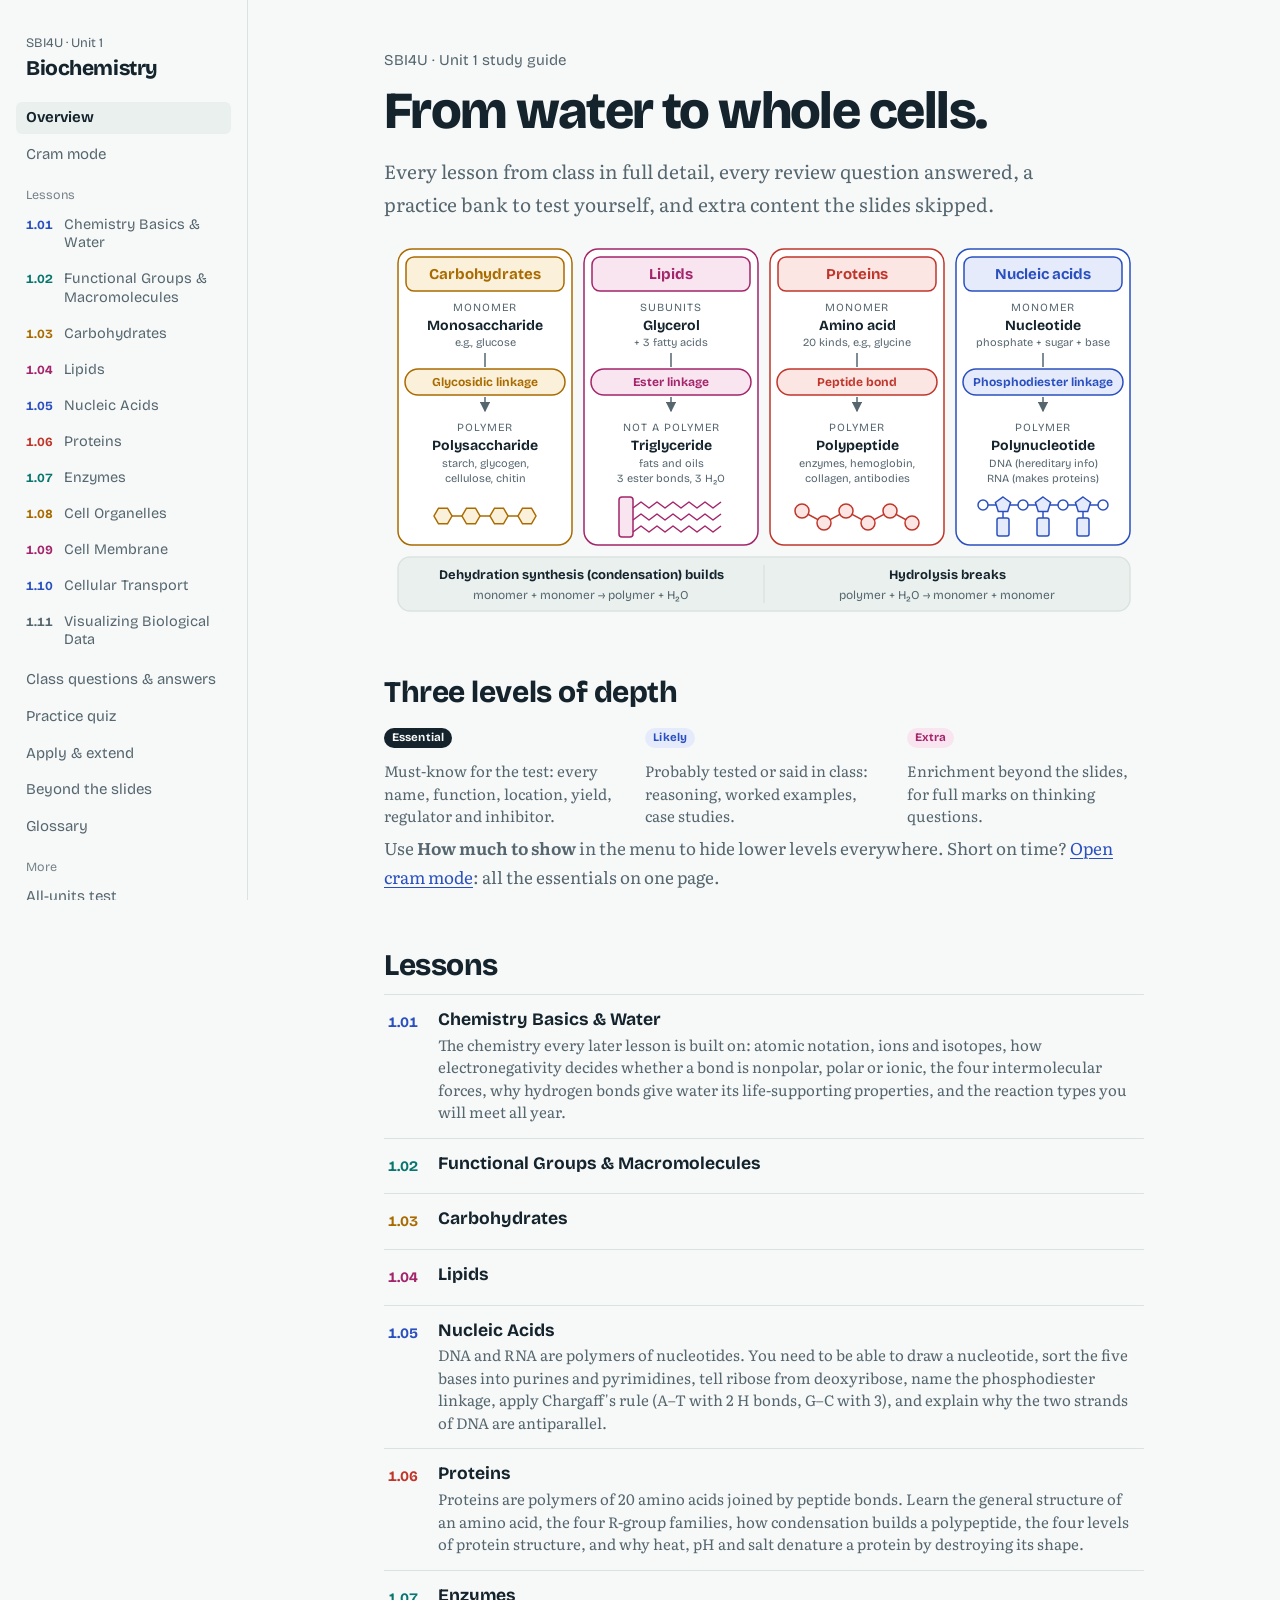
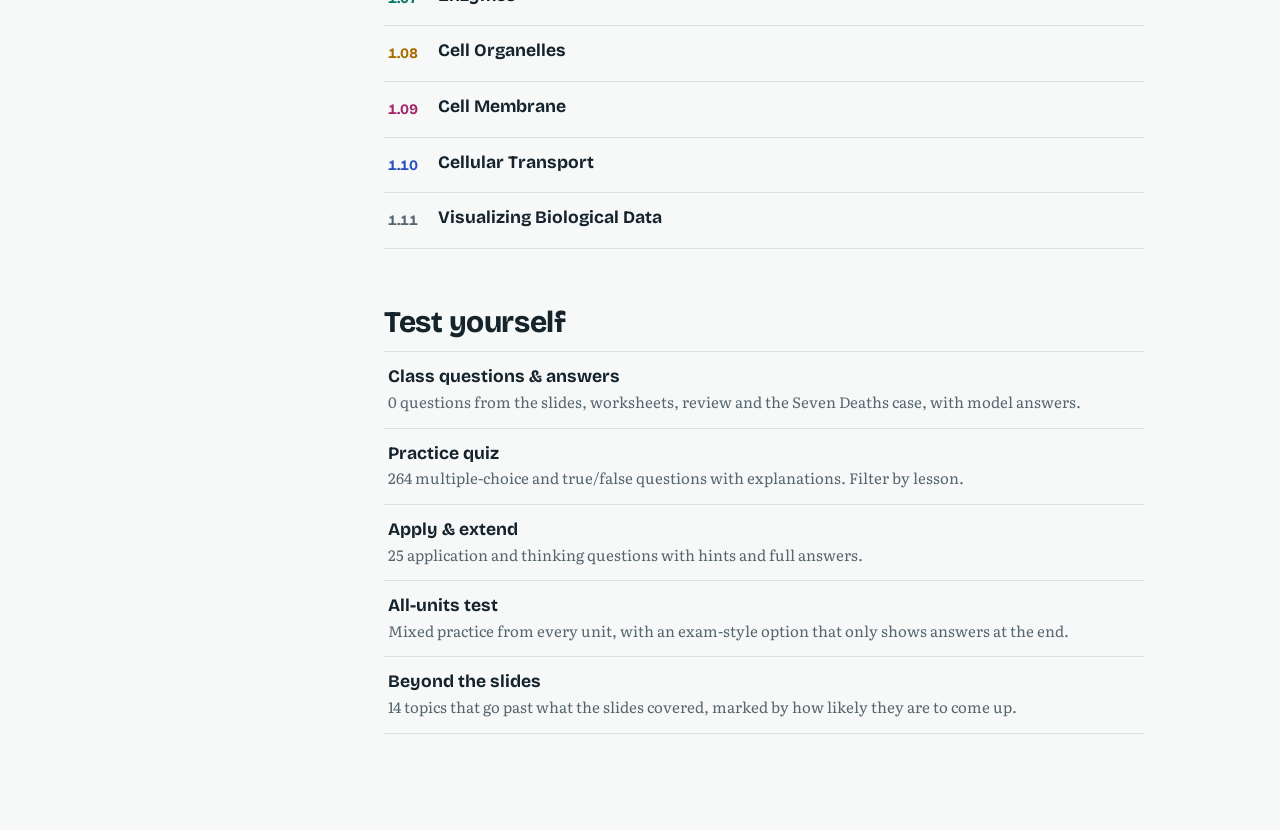
==== docs/biochem/index.html @ 1d183f2f "Unit 1 cram sheet and overview diagram" ====
<!doctype html>
<html lang="en">
<head>
<meta charset="utf-8">
<meta name="viewport" content="width=device-width, initial-scale=1">
<title>Biochemistry · SBI4U Unit 1</title>
<meta name="description" content="SBI4U Unit 1 study guide: in-depth lessons on biochemistry, macromolecules, enzymes, organelles, membranes and transport, every class question answered, a practice quiz bank and extra content.">
<meta name="color-scheme" content="light dark">
<link rel="preconnect" href="https://fonts.googleapis.com">
<link rel="preconnect" href="https://fonts.gstatic.com" crossorigin>
<link href="https://fonts.googleapis.com/css2?family=Bricolage+Grotesque:opsz,wght@12..96,400;12..96,500;12..96,600;12..96,700;12..96,800&family=Literata:ital,opsz,wght@0,7..72,400;0,7..72,500;0,7..72,600;1,7..72,400&display=swap" rel="stylesheet">
<link rel="stylesheet" href="../assets/style.css?v=1792110691">
<script>
  try { var t = localStorage.getItem('sbi4u-theme'); if (t) document.documentElement.setAttribute('data-theme', t); } catch (e) {}
</script>
</head>
<body>
<a class="skip" href="#main">Skip to content</a>

<header class="topbar">
  <button class="menu-btn" id="menuBtn" aria-controls="sidebar" aria-expanded="false">Menu</button>
  <a class="topbar-title" href="#/">Biochemistry</a>
  <button class="theme-btn" data-theme-toggle aria-label="Switch colour theme">Theme</button>
</header>

<div class="shell">
  <nav class="sidebar" id="sidebar" aria-label="Study guide">
    <a class="brand" href="#/">
      <span class="brand-course">SBI4U · Unit 1</span>
      <span class="brand-title">Biochemistry</span>
    </a>
    <ul class="nav">
      <li><a href="#/" data-route="home">Overview</a></li>
      <li><a href="#/cram" data-route="cram" class="cram-link">Cram mode</a></li>
      <li class="nav-group">
        <span class="nav-label">Lessons</span>
        <ul id="navLessons"></ul>
      </li>
      <li><a href="#/qa" data-route="qa">Class questions &amp; answers</a></li>
      <li><a href="#/quiz" data-route="quiz">Practice quiz</a></li>
      <li><a href="#/apply" data-route="apply">Apply &amp; extend</a></li>
      <li><a href="#/beyond" data-route="beyond">Beyond the slides</a></li>
      <li><a href="#/glossary" data-route="glossary">Glossary</a></li>
      <li class="nav-group"><span class="nav-label">More</span><ul>
        <li><a href="../test/">All-units test</a></li>
        <li><a href="../metabolism/">Unit 2: Metabolic Processes</a></li>
      </ul></li>
    </ul>
    <div class="depth-box">
      <span class="nav-label" id="depthLabel">How much to show</span>
      <div class="depth" role="group" aria-labelledby="depthLabel">
        <button data-depth="essential">Essential</button>
        <button data-depth="likely">+ Likely</button>
        <button data-depth="extra">Everything</button>
      </div>
      <p class="depth-hint" id="depthHint"></p>
    </div>
    <div class="sidebar-foot">
      <button class="theme-btn wide" data-theme-toggle>Switch theme</button>
      <a class="back-hub" href="../">All SBI4U units</a>
    </div>
  </nav>
  <div class="scrim" id="scrim" hidden></div>

  <main id="main" tabindex="-1">
    <div id="view"></div>
    <noscript><p class="noscript">This study guide needs JavaScript to show its lessons and quizzes.</p></noscript>
  </main>
</div>

<script>window.UNIT_KEY = 'biochem';</script>
<script src="data/unit.js?v=1792110691"></script>
<script src="data/lessons-a.js?v=1792110691"></script>
<script src="data/lessons-b.js?v=1792110691"></script>
<script src="data/lessons-c.js?v=1792110691"></script>
<script src="data/qa.js?v=1792110691"></script>
<script src="data/quiz.js?v=1792110691"></script>
<script src="data/quiz-applied.js?v=1792110691"></script>
<script src="data/extension.js?v=1792110691"></script>
<script src="data/extra.js?v=1792110691"></script>
<script src="data/glossary.js?v=1792110691"></script>
<script src="data/cram.js?v=1792110691"></script>
<script src="data/visuals.js?v=1792110691"></script>
<script src="../assets/app.js?v=1792110691"></script>
</body>
</html>
---- docs/assets/style.css ----
:root {
  --bg: #f7f9f8;
  --surface: #ffffff;
  --surface-2: #eaf0ee;
  --ink: #14232c;
  --ink-2: #56666f;
  --line: #dbe3e0;
  --glyco: #a96b00;  --glyco-soft: #fbf0d9;
  --link: #08766f;   --link-soft: #dcf1ee;
  --krebs: #a3256b;  --krebs-soft: #f9e5f0;
  --etc: #2a50bf;    --etc-soft: #e5ebfb;
  --proton: #c0362b; --proton-soft: #fbe6e3;
  --good: #1f7a45;   --good-soft: #e0f3e7;
  --bad: #b3261e;    --bad-soft: #fbe5e2;
  --accent: var(--etc); --accent-soft: var(--etc-soft);
  --display: "Bricolage Grotesque", system-ui, sans-serif;
  --body: "Literata", Georgia, serif;
  --r: 10px;
  --sidebar: 248px;
  color-scheme: light;
}
@media (prefers-color-scheme: dark) {
  :root:not([data-theme="light"]) {
    --bg: #0f1820; --surface: #16222d; --surface-2: #1c2a37; --ink: #e3e9ee; --ink-2: #9aaab6; --line: #253543;
    --glyco: #f2b24a; --glyco-soft: #33280f; --link: #4fcfc3; --link-soft: #0f312e;
    --krebs: #ee76ae; --krebs-soft: #381a2a; --etc: #8aa6ff; --etc-soft: #1a274d;
    --proton: #ff8476; --proton-soft: #3d1b18; --good: #5fd08f; --good-soft: #13301f; --bad: #ff8a80; --bad-soft: #3d1a17;
    color-scheme: dark;
  }
}
:root[data-theme="dark"] {
  --bg: #0f1820; --surface: #16222d; --surface-2: #1c2a37; --ink: #e3e9ee; --ink-2: #9aaab6; --line: #253543;
  --glyco: #f2b24a; --glyco-soft: #33280f; --link: #4fcfc3; --link-soft: #0f312e;
  --krebs: #ee76ae; --krebs-soft: #381a2a; --etc: #8aa6ff; --etc-soft: #1a274d;
  --proton: #ff8476; --proton-soft: #3d1b18; --good: #5fd08f; --good-soft: #13301f; --bad: #ff8a80; --bad-soft: #3d1a17;
  color-scheme: dark;
}

[data-stage="intro"] { --accent: var(--ink-2); --accent-soft: var(--surface-2); }
[data-stage="glyco"] { --accent: var(--glyco); --accent-soft: var(--glyco-soft); }
[data-stage="link"]  { --accent: var(--link);  --accent-soft: var(--link-soft); }
[data-stage="krebs"] { --accent: var(--krebs); --accent-soft: var(--krebs-soft); }
[data-stage="etc"]   { --accent: var(--etc);   --accent-soft: var(--etc-soft); }
[data-stage="reg"]   { --accent: var(--proton); --accent-soft: var(--proton-soft); }
[data-stage="cat"]   { --accent: var(--link);  --accent-soft: var(--link-soft); }
[data-stage="ferm"]  { --accent: var(--glyco); --accent-soft: var(--glyco-soft); }

* { box-sizing: border-box; }
html { -webkit-text-size-adjust: 100%; scroll-padding-top: 72px; }
body { margin: 0; background: var(--bg); color: var(--ink); font-family: var(--body); font-size: 17px; line-height: 1.7; }
a { color: var(--accent); text-underline-offset: 3px; text-decoration-thickness: 1px; }
button { font: inherit; color: inherit; }
:focus-visible { outline: 2px solid var(--etc); outline-offset: 2px; border-radius: 4px; }
img, svg { max-width: 100%; }
.skip { position: absolute; left: -999px; top: 8px; background: var(--surface); padding: 8px 12px; z-index: 50; }
.skip:focus { left: 8px; }

/* ---------- shell ---------- */
.topbar { display: none; }
.shell { display: grid; grid-template-columns: var(--sidebar) minmax(0, 1fr); min-height: 100vh; }
.sidebar {
  position: sticky; top: 0; height: 100vh; overflow-y: auto; padding: 32px 16px 20px;
  border-right: 1px solid var(--line); background: var(--bg); font-family: var(--display);
  display: flex; flex-direction: column; gap: 22px;
}
.brand { text-decoration: none; color: var(--ink); display: block; padding: 0 10px; }
.brand-course { display: block; font-size: 13px; color: var(--ink-2); }
.brand-title { display: block; font-size: 21px; font-weight: 750; line-height: 1.15; letter-spacing: -.02em; margin-top: 2px; }
.nav, .nav ul { list-style: none; margin: 0; padding: 0; }
.nav a { display: block; padding: 6px 10px; border-radius: 6px; color: var(--ink-2); text-decoration: none; font-size: 15px; line-height: 1.3; }
.nav a:hover { color: var(--ink); }
.nav a[aria-current="page"] { color: var(--ink); font-weight: 650; background: var(--surface-2); }
.nav-group { margin: 8px 0; }
.nav-label { display: block; padding: 6px 10px 4px; font-size: 12.5px; color: var(--ink-2); opacity: .8; }
#navLessons a { display: flex; gap: 10px; align-items: baseline; font-size: 14.5px; }
#navLessons .num { font-variant-numeric: tabular-nums; color: var(--accent); font-size: 12.5px; font-weight: 700; min-width: 28px; }
#navLessons .dot { display: none; }
.sidebar-foot { margin-top: auto; display: flex; justify-content: space-between; align-items: center; gap: 8px; padding: 0 8px; }
.theme-btn { border: 0; background: none; padding: 4px 0; cursor: pointer; font-family: var(--display); font-size: 13.5px; color: var(--ink-2); text-decoration: underline; text-underline-offset: 3px; }
.theme-btn:hover { color: var(--ink); }
.back-hub { font-size: 13.5px; color: var(--ink-2); }

main { min-width: 0; padding: 48px clamp(16px, 6vw, 88px) 96px; outline: none; }
#view { max-width: 760px; }
#view.wide { max-width: 900px; }

/* ---------- type ---------- */
h1, h2, h3, h4 { font-family: var(--display); line-height: 1.15; letter-spacing: -.015em; }
h1 { font-size: clamp(34px, 5vw, 52px); font-weight: 800; margin: 0 0 14px; letter-spacing: -.03em; }
h2 { font-size: clamp(24px, 3.2vw, 30px); font-weight: 750; margin: 56px 0 12px; }
h3 { font-size: 23px; font-weight: 700; margin: 2.4em 0 .5em; }
h4 { font-size: 18px; font-weight: 650; margin: 1.6em 0 .3em; }
p, ul, ol { margin: 0 0 1em; }
ul, ol { padding-left: 1.3em; }
li { margin-bottom: .3em; }
li > ul, li > ol { margin-top: .3em; }
.lede { font-size: 19px; color: var(--ink-2); max-width: 60ch; }
.muted { color: var(--ink-2); }
sub, sup { line-height: 0; }
.term { font-weight: 650; color: var(--ink); }
strong { font-weight: 650; }

/* ---------- lesson components ---------- */
.callout { padding: 12px 18px 8px; margin: 1.5em 0; border-radius: var(--r); background: var(--surface-2); }
.callout > :last-child { margin-bottom: .3em; }
.callout-title { font-family: var(--display); font-weight: 700; font-size: 14px; margin: 0 0 2px; color: var(--c, var(--ink-2)); }
.callout.teacher { --c: var(--krebs); background: var(--krebs-soft); }
.callout.key { --c: var(--etc); background: var(--etc-soft); }
.callout.tip { --c: var(--link); }
.callout.warn { --c: var(--proton); }
.eq { font-family: var(--display); font-size: 18px; text-align: center; padding: 12px 16px; margin: 1.3em 0; border-radius: var(--r); background: var(--surface-2); overflow-x: auto; line-height: 1.6; }
.table-wrap { overflow-x: auto; margin: 1.2em 0 1.5em; }
table.data { border-collapse: collapse; width: 100%; font-size: 15px; line-height: 1.5; }
table.data th, table.data td { padding: 9px 12px 9px 0; text-align: left; vertical-align: top; border-bottom: 1px solid var(--line); }
table.data thead th { font-family: var(--display); font-weight: 600; color: var(--ink-2); font-size: 13.5px; border-bottom-color: var(--ink-2); }
table.data tbody th { font-family: var(--display); font-weight: 650; }
ol.steps { list-style: none; padding: 0; counter-reset: step; margin: 1.2em 0; }
ol.steps > li { counter-increment: step; position: relative; padding: 0 0 4px 44px; margin-bottom: 14px; }
ol.steps > li::before { content: counter(step); position: absolute; left: 0; top: 1px; width: 30px; height: 30px; border-radius: 50%; display: grid; place-items: center; font-family: var(--display); font-weight: 750; font-size: 14px; background: var(--accent-soft); color: var(--accent); }
.step-head { font-family: var(--display); font-weight: 700; margin: 2px 0 2px; font-size: 17px; }
.tally { display: flex; flex-wrap: wrap; gap: 6px 16px; margin: 1em 0; }
.chip { font-family: var(--display); font-size: 14.5px; font-weight: 700; }
.chip.atp { color: var(--glyco); } .chip.nadh { color: var(--etc); } .chip.fadh { color: var(--krebs); } .chip.co2 { color: var(--ink-2); }
figure.diagram { margin: 1.8em 0; padding: 0; }
figure.diagram.narrow svg { max-width: 520px; margin: 0 auto; }
figure.diagram svg { display: block; width: 100%; height: auto; font-family: var(--display); }
figure.diagram figcaption { font-size: 14.5px; color: var(--ink-2); margin-top: 10px; line-height: 1.5; text-align: center; max-width: 62ch; margin-left: auto; margin-right: auto; }
details.check { margin: 1em 0; border-top: 1px solid var(--line); border-bottom: 1px solid var(--line); }
details.check + details.check { margin-top: -1px; }
details.check > summary { cursor: pointer; padding: 12px 0 12px 30px; font-family: var(--display); font-weight: 600; font-size: 16px; position: relative; list-style: none; line-height: 1.4; }
details.check > summary::-webkit-details-marker { display: none; }
details.check > summary::before { content: "+"; position: absolute; left: 4px; top: 10px; font-size: 20px; line-height: 1; color: var(--accent); font-weight: 500; }
details.check[open] > summary::before { content: "–"; }
details.check .ans { padding: 0 0 6px 30px; }
.compare { display: grid; grid-template-columns: 1fr 1fr; gap: 28px; margin: 1.2em 0; }
.compare h4 { margin-top: .4em; }

/* ---------- overview ---------- */
.hero { margin-bottom: 8px; }
.hero-course { font-family: var(--display); color: var(--ink-2); font-size: 15px; margin-bottom: 8px; }
.journey { margin: 32px 0 0; }
figure.map { margin: 0 0 8px; }
figure.map svg { display: block; width: 100%; height: auto; font-family: var(--display); }
.mapstage { transition: opacity .25s ease; }
.mapstage.dim { opacity: .22; }
.journey-track { display: flex; flex-wrap: wrap; gap: 6px; margin: 4px 0 0; }
.stage-btn { cursor: pointer; border: 1px solid var(--line); background: none; padding: 6px 14px; border-radius: 999px; font-family: var(--display); font-size: 14.5px; display: inline-flex; gap: 8px; align-items: center; }
.stage-btn::before { content: ""; width: 8px; height: 8px; border-radius: 50%; background: var(--sc); }
.stage-btn .s-where, .stage-btn .s-carbon { display: none; }
.stage-btn .s-name { font-weight: 600; }
.stage-btn:hover { border-color: var(--sc); }
.stage-btn[aria-pressed="true"] { background: var(--sc-soft); border-color: var(--sc); }
.st-glyco { --sc: var(--glyco); --sc-soft: var(--glyco-soft); }
.st-link { --sc: var(--link); --sc-soft: var(--link-soft); }
.st-krebs { --sc: var(--krebs); --sc-soft: var(--krebs-soft); }
.st-etc { --sc: var(--etc); --sc-soft: var(--etc-soft); }
.ledger { display: flex; flex-wrap: wrap; gap: 8px 32px; margin: 22px 0 6px; }
.ledger div { font-family: var(--display); }
.ledger b { font-size: 30px; line-height: 1; font-weight: 800; font-variant-numeric: tabular-nums; margin-right: 6px; }
.ledger span { font-size: 13.5px; color: var(--ink-2); }
.ledger .l-atp b { color: var(--glyco); } .ledger .l-nadh b { color: var(--etc); } .ledger .l-fadh b { color: var(--krebs); } .ledger .l-co2 b { color: var(--ink-2); }
.journey-detail { margin-top: 12px; min-height: 120px; }
.journey-detail h3 { margin: 10px 0 4px; font-size: 19px; }
.ledger-note { font-size: 15px; color: var(--ink-2); }
.rows { border-top: 1px solid var(--line); margin: 8px 0 0; }
.row-link, .rows.tools a { display: flex; gap: 16px; padding: 14px 4px; border-bottom: 1px solid var(--line); text-decoration: none; color: var(--ink); }
.row-link:hover b, .rows.tools a:hover b { color: var(--accent); }
.rl-num { font-family: var(--display); font-weight: 700; color: var(--accent); min-width: 34px; font-variant-numeric: tabular-nums; padding-top: 2px; font-size: 14.5px; }
.rl-body b, .rows.tools b { display: block; font-family: var(--display); font-size: 17.5px; font-weight: 700; line-height: 1.3; }
.rl-body span, .rows.tools span { display: block; font-size: 15px; color: var(--ink-2); line-height: 1.5; margin-top: 2px; }
.rows.tools a { display: block; }
.tier-explain { display: grid; grid-template-columns: repeat(3, minmax(0, 1fr)); gap: 24px; margin: 14px 0 6px; }
.tier-explain p { font-size: 15px; line-height: 1.5; margin: 8px 0 0; color: var(--ink-2); }

/* ---------- lesson page ---------- */
.lesson-head { margin-bottom: 20px; }
.lesson-kicker { display: flex; flex-wrap: wrap; gap: 10px; align-items: center; font-family: var(--display); font-size: 14px; color: var(--ink-2); margin-bottom: 10px; }
.pill { display: inline-block; padding: 2px 10px; border-radius: 999px; background: var(--accent-soft); color: var(--accent); font-weight: 650; font-family: var(--display); font-size: 13px; }
.objectives { margin: 22px 0; }
.objectives p { font-family: var(--display); font-weight: 700; margin: 0 0 4px; font-size: 15px; }
.objectives ul { margin-bottom: 0; }
.toc { font-family: var(--display); font-size: 14.5px; margin: 0 0 10px; }
.toc summary { cursor: pointer; color: var(--ink-2); }
.toc ol { margin: 8px 0 0; columns: 2; column-gap: 24px; }
.toc a { color: var(--ink); text-decoration: none; }
.toc a:hover { color: var(--accent); }
.lesson-body > .tier-sec:first-child > h3:first-child, .lesson-body > h3:first-child { margin-top: 1.2em; }
.pager { display: grid; grid-template-columns: 1fr 1fr; gap: 12px; margin-top: 40px; border-top: 1px solid var(--line); padding-top: 16px; }
.pager a { display: block; text-decoration: none; color: var(--ink); font-family: var(--display); font-weight: 650; }
.pager a:hover { color: var(--accent); }
.pager small { display: block; color: var(--ink-2); font-size: 13px; font-weight: 400; }
.pager .next { text-align: right; grid-column: 2; }
.practice-cta { margin-top: 48px; display: flex; flex-wrap: wrap; gap: 12px; align-items: center; justify-content: space-between; }
.practice-cta p { margin: 0; font-family: var(--display); font-weight: 650; }

/* ---------- controls ---------- */
.btn { display: inline-flex; align-items: center; gap: 6px; border-radius: 8px; border: 1px solid var(--ink); background: var(--ink); color: var(--bg); padding: 8px 16px; font-family: var(--display); font-weight: 650; font-size: 15px; cursor: pointer; text-decoration: none; }
.btn:hover { opacity: .88; }
.btn.ghost { background: transparent; color: var(--ink); border-color: var(--line); }
.btn.ghost:hover { border-color: var(--ink-2); opacity: 1; }
.btn:disabled { opacity: .4; cursor: default; }
.chips { display: flex; flex-wrap: wrap; gap: 6px; margin: 8px 0 16px; }
.fchip { border: 1px solid var(--line); background: none; padding: 4px 12px; border-radius: 999px; cursor: pointer; font-family: var(--display); font-size: 14px; color: var(--ink-2); }
.fchip:hover { color: var(--ink); border-color: var(--ink-2); }
.fchip[aria-pressed="true"] { background: var(--ink); color: var(--bg); border-color: var(--ink); }
.field-label { font-family: var(--display); font-weight: 700; font-size: 14.5px; margin: 20px 0 4px; display: block; }
input[type="search"], textarea { width: 100%; font: inherit; font-size: 16px; padding: 10px 14px; border-radius: var(--r); border: 1px solid var(--line); background: var(--surface); color: var(--ink); }
textarea { min-height: 100px; resize: vertical; font-family: var(--body); }
.toolbar { display: flex; flex-wrap: wrap; gap: 8px; align-items: center; margin: 10px 0 20px; }

/* ---------- Q&A ---------- */
.qa-group { margin: 40px 0; }
.qa-group h3 { margin: 0 0 4px; }
.qa-source { font-family: var(--display); font-size: 14px; color: var(--ink-2); margin: 0 0 12px; }
.qa-item { border-bottom: 1px solid var(--line); }
.qa-group h3 + .qa-source + .qa-item, .qa-group h3 + .qa-item { border-top: 1px solid var(--line); }
.qa-item > summary { list-style: none; cursor: pointer; padding: 13px 0 13px 36px; position: relative; font-family: var(--display); font-weight: 600; font-size: 16.5px; line-height: 1.4; }
.qa-item > summary::-webkit-details-marker { display: none; }
.qa-item .qn { position: absolute; left: 0; top: 14px; font-size: 13.5px; color: var(--accent); font-weight: 700; font-variant-numeric: tabular-nums; }
.qa-item .qa-a { padding: 0 0 8px 36px; }
.qa-note { font-size: 14.5px; color: var(--ink-2); background: var(--surface-2); border-radius: 8px; padding: 8px 12px; margin: 0 0 12px; }
.qa-item[open] > summary { color: var(--accent); }

/* ---------- quiz ---------- */
.quiz-panel { background: var(--surface); border: 1px solid var(--line); border-radius: 14px; padding: 24px clamp(16px, 3vw, 30px); }
.quiz-top { display: flex; justify-content: space-between; gap: 10px; font-family: var(--display); font-size: 14px; color: var(--ink-2); margin-bottom: 10px; }
.progress { height: 4px; background: var(--surface-2); border-radius: 99px; overflow: hidden; margin-bottom: 22px; }
.progress i { display: block; height: 100%; background: var(--accent); width: 0; transition: width .3s ease; }
.q-text { font-family: var(--display); font-size: 21px; font-weight: 650; line-height: 1.35; margin: 0 0 18px; }
.opts { display: grid; gap: 8px; }
.opt { text-align: left; border: 1px solid var(--line); background: var(--bg); border-radius: var(--r); padding: 12px 16px 12px 48px; cursor: pointer; position: relative; font-size: 16.5px; line-height: 1.45; }
.opt:hover:not(:disabled) { border-color: var(--ink-2); }
.opt .k { position: absolute; left: 16px; top: 12px; font-family: var(--display); font-size: 14px; font-weight: 700; color: var(--ink-2); }
.opt:disabled { cursor: default; }
.opt.right { border-color: var(--good); background: var(--good-soft); }
.opt.right .k { color: var(--good); }
.opt.wrong { border-color: var(--bad); background: var(--bad-soft); }
.opt.wrong .k { color: var(--bad); }
.tf-row { grid-template-columns: 1fr 1fr; }
.feedback { margin-top: 18px; padding: 12px 16px 4px; border-radius: var(--r); background: var(--surface-2); }
.feedback .verdict { font-family: var(--display); font-weight: 750; margin: 0 0 2px; }
.feedback.ok { background: var(--good-soft); } .feedback.no { background: var(--bad-soft); }
.feedback.ok .verdict { color: var(--good); } .feedback.no .verdict { color: var(--bad); }
.quiz-actions { display: flex; justify-content: flex-end; gap: 8px; margin-top: 18px; }
.score-big { font-family: var(--display); font-size: 64px; font-weight: 800; line-height: 1; margin: 6px 0; letter-spacing: -.03em; }
.bars { display: grid; gap: 8px; margin: 16px 0; }
.bar-row { display: grid; grid-template-columns: 170px 1fr 48px; gap: 12px; align-items: center; font-family: var(--display); font-size: 14px; }
.bar { height: 6px; background: var(--surface-2); border-radius: 99px; overflow: hidden; }
.bar i { display: block; height: 100%; border-radius: 99px; }
.review-item { border-top: 1px solid var(--line); padding: 16px 0 4px; }
.review-item .q-text { font-size: 17px; margin-bottom: 6px; }
.review-item .your { color: var(--bad); font-size: 15px; margin: 0 0 2px; }
.review-item .correct { color: var(--good); font-size: 15px; margin: 0 0 8px; }
.kbd-hint { font-family: var(--display); font-size: 13px; color: var(--ink-2); margin: 14px 0 0; }

/* ---------- apply ---------- */
.x-card { border-top: 1px solid var(--line); padding: 26px 0 10px; }
.x-meta { display: flex; flex-wrap: wrap; gap: 10px; font-family: var(--display); font-size: 13.5px; color: var(--ink-2); margin-bottom: 6px; align-items: center; }
.x-card h3 { margin: 0 0 10px; font-size: 21px; }
.x-hint { background: var(--surface-2); border-radius: 8px; padding: 8px 14px; margin: 10px 0; font-size: 15.5px; }
.x-answer { margin-top: 10px; padding: 14px 18px 6px; background: var(--good-soft); border-radius: var(--r); }
.x-answer > p.x-label { font-family: var(--display); font-weight: 750; color: var(--good); margin-bottom: 4px; }

/* ---------- beyond / glossary ---------- */
.beyond-list { border-top: 1px solid var(--line); margin: 8px 0 30px; }
.beyond-list a { display: grid; grid-template-columns: 1fr auto; gap: 2px 12px; text-decoration: none; color: var(--ink); padding: 13px 4px; border-bottom: 1px solid var(--line); }
.beyond-list a:hover b { color: var(--accent); }
.beyond-list b { font-family: var(--display); font-size: 17px; line-height: 1.3; }
.beyond-list span.why { grid-column: 1 / -1; font-size: 15px; color: var(--ink-2); line-height: 1.5; }
.gloss { margin-top: 10px; border-top: 1px solid var(--line); }
.gloss-row { display: grid; grid-template-columns: minmax(150px, 210px) 1fr; gap: 16px; padding: 12px 0; border-bottom: 1px solid var(--line); }
.gloss-row dt { font-family: var(--display); font-weight: 700; }
.gloss-row dt small { display: block; font-weight: 500; font-size: 12.5px; }
.gloss-row dt small a { color: var(--ink-2); }
.gloss-row dd { margin: 0; font-size: 16px; line-height: 1.6; }
.empty { padding: 20px; text-align: center; color: var(--ink-2); border: 1px dashed var(--line); border-radius: var(--r); font-family: var(--display); }
.noscript { padding: 24px; }

/* ---------- knowledge tiers ---------- */
:root[data-depth="essential"] [data-tier="likely"],
:root[data-depth="essential"] [data-tier="extra"],
:root[data-depth="likely"] [data-tier="extra"] { display: none !important; }
.tier-badge { display: inline-block; vertical-align: middle; font-family: var(--display); font-size: 11.5px; font-weight: 700; line-height: 1; padding: 4px 8px; border-radius: 999px; white-space: nowrap; transform: translateY(-2px); letter-spacing: .01em; }
.tier-badge.t-essential { background: var(--ink); color: var(--bg); }
.tier-badge.t-likely { background: var(--etc-soft); color: var(--etc); }
.tier-badge.t-extra { background: var(--krebs-soft); color: var(--krebs); }
h3 .tier-badge { margin-left: 6px; }
.tier-flag { margin: 1.4em 0 -.8em; }
.depth-box { padding: 0 2px; }
.depth { display: grid; grid-template-columns: repeat(3, 1fr); background: var(--surface-2); border-radius: 8px; padding: 3px; gap: 2px; margin: 4px 0 6px; }
.depth button { border: 0; background: none; padding: 6px 2px; border-radius: 6px; font-family: var(--display); font-size: 12.5px; font-weight: 600; cursor: pointer; color: var(--ink-2); }
.depth button[aria-pressed="true"] { background: var(--surface); color: var(--ink); box-shadow: 0 1px 2px rgba(0,0,0,.08); }
.depth-hint { font-family: var(--display); font-size: 12.5px; color: var(--ink-2); line-height: 1.4; margin: 0 4px; }
.cram h3 { font-size: 21px; }
.cram table.data { font-size: 14.5px; }
.cram tbody th { white-space: nowrap; width: 1%; padding-right: 20px; }

/* ---------- responsive ---------- */
@media (max-width: 820px) {
  .shell { grid-template-columns: 1fr; }
  .topbar { display: flex; align-items: center; gap: 12px; position: sticky; top: 0; z-index: 30; background: var(--bg); border-bottom: 1px solid var(--line); padding: 10px 16px; font-family: var(--display); }
  .topbar-title { font-weight: 750; color: var(--ink); text-decoration: none; flex: 1; font-size: 16.5px; }
  .menu-btn { border: 1px solid var(--line); background: none; border-radius: 8px; padding: 5px 12px; font-family: var(--display); font-size: 14px; cursor: pointer; }
  .topbar .theme-btn { font-size: 14px; }
  .sidebar { position: fixed; left: 0; top: 0; bottom: 0; width: min(290px, 86vw); height: auto; z-index: 40; transform: translateX(-102%); transition: transform .25s ease; box-shadow: 0 0 40px rgba(0,0,0,.18); background: var(--bg); }
  .sidebar.open { transform: none; }
  .scrim { position: fixed; inset: 0; background: rgba(5, 12, 20, .45); z-index: 35; }
  main { padding: 28px 16px 80px; }
  .toc ol { columns: 1; }
  .tier-explain { grid-template-columns: 1fr; gap: 12px; }
}
@media (max-width: 560px) {
  body { font-size: 16.5px; }
  .compare { grid-template-columns: 1fr; gap: 0; }
  .pager { grid-template-columns: 1fr; }
  .pager .next { grid-column: 1; text-align: left; }
  .gloss-row { grid-template-columns: 1fr; gap: 2px; }
  .bar-row { grid-template-columns: 110px 1fr 40px; }
  .tf-row { grid-template-columns: 1fr; }
  .q-text { font-size: 19px; }
  .cram tbody th { white-space: normal; width: 34%; }
  .ledger b { font-size: 26px; }
}
@media (prefers-reduced-motion: reduce) {
  *, *::before, *::after { transition: none !important; animation: none !important; }
}
@media print {
  .sidebar, .topbar, .pager, .practice-cta, .toc, .toolbar { display: none !important; }
  .shell { display: block; }
  main { padding: 0; }
  details.check, details.qa-item { break-inside: avoid; }
}

/* ---------- tabs + sidebar sub-navigation ---------- */
.tabs { display: flex; gap: 2px; overflow-x: auto; scrollbar-width: thin; border-bottom: 1px solid var(--line); margin: 18px 0 8px; -webkit-overflow-scrolling: touch; }
.tabs a { flex: none; padding: 9px 12px 10px; white-space: nowrap; color: var(--ink-2); text-decoration: none; font-family: var(--display); font-size: 14px; border-bottom: 2px solid transparent; margin-bottom: -1px; max-width: 260px; overflow: hidden; text-overflow: ellipsis; }
.tabs a:hover { color: var(--ink); }
.tabs a[aria-current="page"] { color: var(--ink); font-weight: 650; border-bottom-color: var(--accent); }
.subnav { list-style: none; margin: 2px 0 10px 18px; padding: 0 0 0 10px; border-left: 1px solid var(--line); }
.subnav a { display: block; padding: 4px 8px; font-size: 13.5px; line-height: 1.35; color: var(--ink-2); text-decoration: none; border-radius: 6px; }
.subnav a:hover { color: var(--ink); }
.subnav a[aria-current="true"] { color: var(--ink); font-weight: 650; background: var(--surface-2); }
.lesson-body > .tier-sec > h3:first-child { margin-top: .9em; }

/* ---------- diagram fitting ---------- */
#view { margin-left: auto; margin-right: auto; }
.fig-scroll { overflow-x: auto; -webkit-overflow-scrolling: touch; overscroll-behavior-x: contain; }
.fig-scroll > svg { margin: 0 auto; height: auto; }
.fig-scroll.scrolls { border-radius: 8px; background: linear-gradient(to right, transparent 92%, var(--surface-2)); }
.fig-scroll.scrolls + figcaption::before { content: "Swipe sideways to see the whole diagram. "; font-weight: 650; color: var(--ink); }
@media (max-width: 560px) {
  figure.diagram, figure.map { margin-left: -16px; margin-right: -16px; }
  figure.diagram figcaption { padding: 0 16px; }
  .fig-scroll { padding: 0 16px; }
}

/* ---------- shared colour aliases + generic stages (Unit 1) ---------- */
:root { --blue: var(--etc); --blue-soft: var(--etc-soft); --teal: var(--link); --teal-soft: var(--link-soft); --amber: var(--glyco); --amber-soft: var(--glyco-soft); --magenta: var(--krebs); --magenta-soft: var(--krebs-soft); --red: var(--proton); --red-soft: var(--proton-soft); }
[data-stage="c1"] { --accent: var(--etc); --accent-soft: var(--etc-soft); }
[data-stage="c2"] { --accent: var(--link); --accent-soft: var(--link-soft); }
[data-stage="c3"] { --accent: var(--glyco); --accent-soft: var(--glyco-soft); }
[data-stage="c4"] { --accent: var(--krebs); --accent-soft: var(--krebs-soft); }
[data-stage="c5"] { --accent: var(--proton); --accent-soft: var(--proton-soft); }
[data-stage="c6"] { --accent: var(--ink-2); --accent-soft: var(--surface-2); }

/* ---------- continuous pages ---------- */
:root { --topbar-h: 0px; }
@media (max-width: 820px) { :root { --topbar-h: 53px; } }
.tabs { position: sticky; top: var(--topbar-h); z-index: 20; background: var(--bg); }
.lesson-body.pages { perspective: 1600px; }
.lesson-body.pages > .page {
  background: var(--surface); border: 1px solid var(--line); border-radius: 16px;
  padding: 4px clamp(18px, 4vw, 40px) 14px; margin: 18px 0 26px; position: relative;
  scroll-margin-top: calc(var(--topbar-h) + 56px); transform-origin: 50% 0; backface-visibility: hidden;
}
.lesson-body.pages > .page > h3:first-child, .lesson-body.pages > .page > :first-child { margin-top: .9em; }
.page-no { text-align: right; font-family: var(--display); font-size: 12.5px; color: var(--ink-2); margin: 10px 0 0; }
.page-wait { opacity: 0; transform: rotateX(-58deg) translateY(28px); }
.page-in { animation: page-flip .8s cubic-bezier(.18, .74, .26, 1) both; }
@keyframes page-flip {
  0% { opacity: 0; transform: rotateX(-58deg) translateY(28px); box-shadow: 0 34px 46px -28px rgba(0, 0, 0, .45); }
  45% { opacity: 1; }
  100% { opacity: 1; transform: none; box-shadow: 0 0 0 0 rgba(0, 0, 0, 0); }
}
@media (max-width: 560px) { .lesson-body.pages > .page { padding: 2px 16px 12px; border-radius: 12px; margin: 12px -4px 20px; } }

/* ---------- quiz extras ---------- */
.chip-group { display: flex; justify-content: space-between; align-items: baseline; gap: 12px; font-family: var(--display); font-weight: 650; font-size: 14.5px; margin: 14px 0 0; }
.linkish { border: 0; background: none; padding: 0; color: var(--etc); font-family: var(--display); font-size: 13.5px; cursor: pointer; text-decoration: underline; text-underline-offset: 3px; }
.opt.chosen { border-color: var(--ink); background: var(--surface-2); }
.opt.chosen .k { color: var(--ink); }

@media print {
  .page-wait { opacity: 1 !important; transform: none !important; }
  .lesson-body.pages > .page { border: 0; padding: 0; margin: 0 0 18px; }
  .page-no, .tabs { display: none !important; }
}
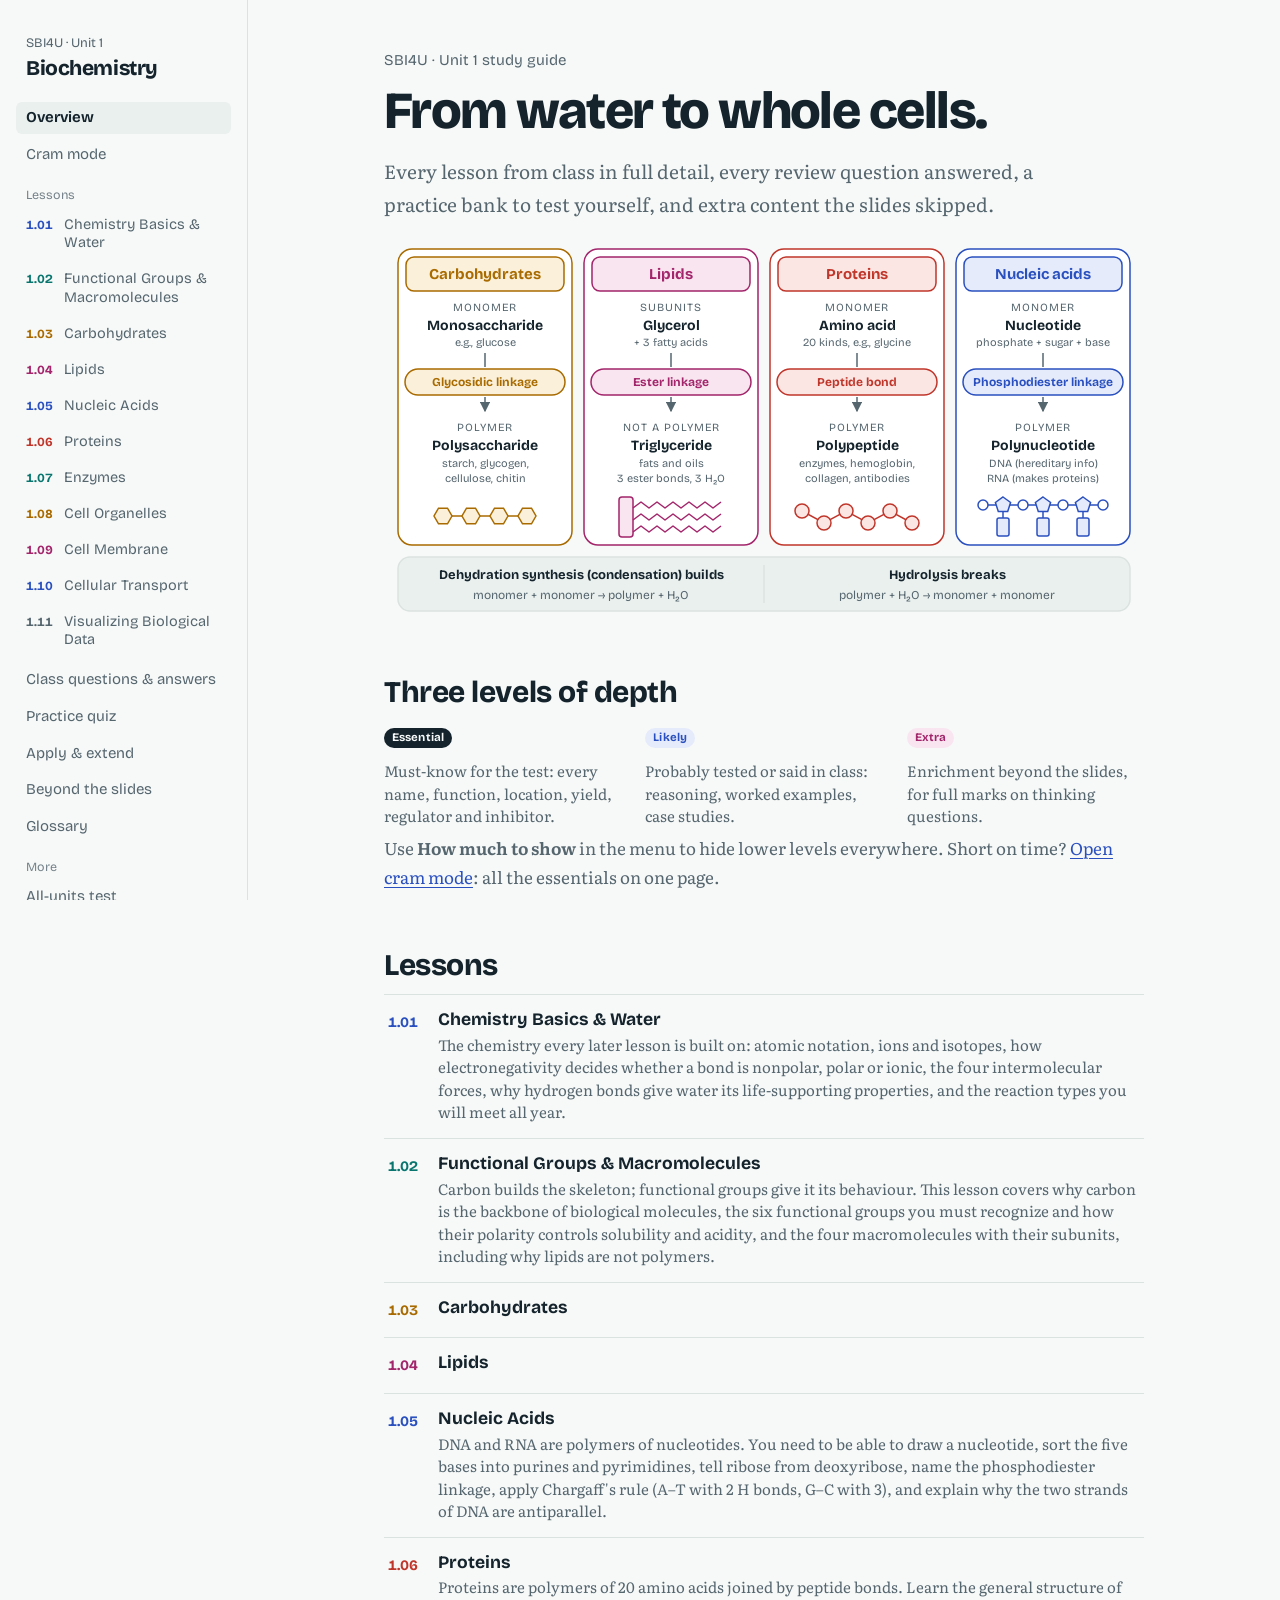
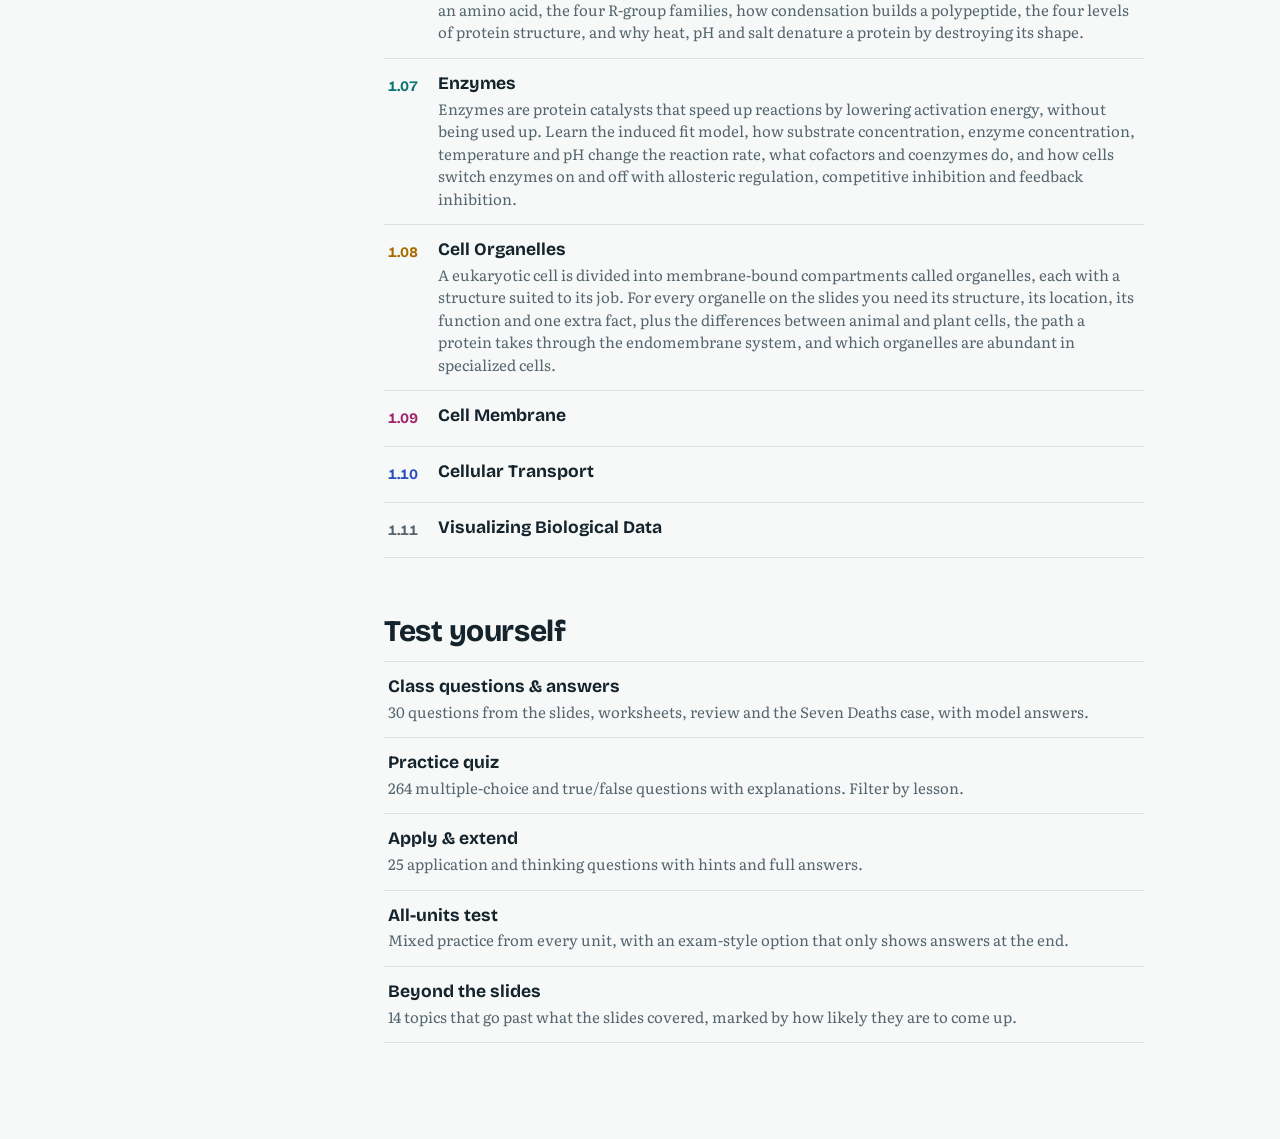
==== commit 577d9a6a: "Unit 1 lessons 1.05-1.07" ====
--- a/docs/biochem/index.html
+++ b/docs/biochem/index.html
@@ -9,7 +9,7 @@
 <link rel="preconnect" href="https://fonts.googleapis.com">
 <link rel="preconnect" href="https://fonts.gstatic.com" crossorigin>
 <link href="https://fonts.googleapis.com/css2?family=Bricolage+Grotesque:opsz,wght@12..96,400;12..96,500;12..96,600;12..96,700;12..96,800&family=Literata:ital,opsz,wght@0,7..72,400;0,7..72,500;0,7..72,600;1,7..72,400&display=swap" rel="stylesheet">
-<link rel="stylesheet" href="../assets/style.css?v=1792110691">
+<link rel="stylesheet" href="../assets/style.css?v=1792111760">
 <script>
   try { var t = localStorage.getItem('sbi4u-theme'); if (t) document.documentElement.setAttribute('data-theme', t); } catch (e) {}
 </script>
@@ -69,18 +69,18 @@
 </div>
 
 <script>window.UNIT_KEY = 'biochem';</script>
-<script src="data/unit.js?v=1792110691"></script>
-<script src="data/lessons-a.js?v=1792110691"></script>
-<script src="data/lessons-b.js?v=1792110691"></script>
-<script src="data/lessons-c.js?v=1792110691"></script>
-<script src="data/qa.js?v=1792110691"></script>
-<script src="data/quiz.js?v=1792110691"></script>
-<script src="data/quiz-applied.js?v=1792110691"></script>
-<script src="data/extension.js?v=1792110691"></script>
-<script src="data/extra.js?v=1792110691"></script>
-<script src="data/glossary.js?v=1792110691"></script>
-<script src="data/cram.js?v=1792110691"></script>
-<script src="data/visuals.js?v=1792110691"></script>
-<script src="../assets/app.js?v=1792110691"></script>
+<script src="data/unit.js?v=1792111760"></script>
+<script src="data/lessons-a.js?v=1792111760"></script>
+<script src="data/lessons-b.js?v=1792111760"></script>
+<script src="data/lessons-c.js?v=1792111760"></script>
+<script src="data/qa.js?v=1792111760"></script>
+<script src="data/quiz.js?v=1792111760"></script>
+<script src="data/quiz-applied.js?v=1792111760"></script>
+<script src="data/extension.js?v=1792111760"></script>
+<script src="data/extra.js?v=1792111760"></script>
+<script src="data/glossary.js?v=1792111760"></script>
+<script src="data/cram.js?v=1792111760"></script>
+<script src="data/visuals.js?v=1792111760"></script>
+<script src="../assets/app.js?v=1792111760"></script>
 </body>
 </html>
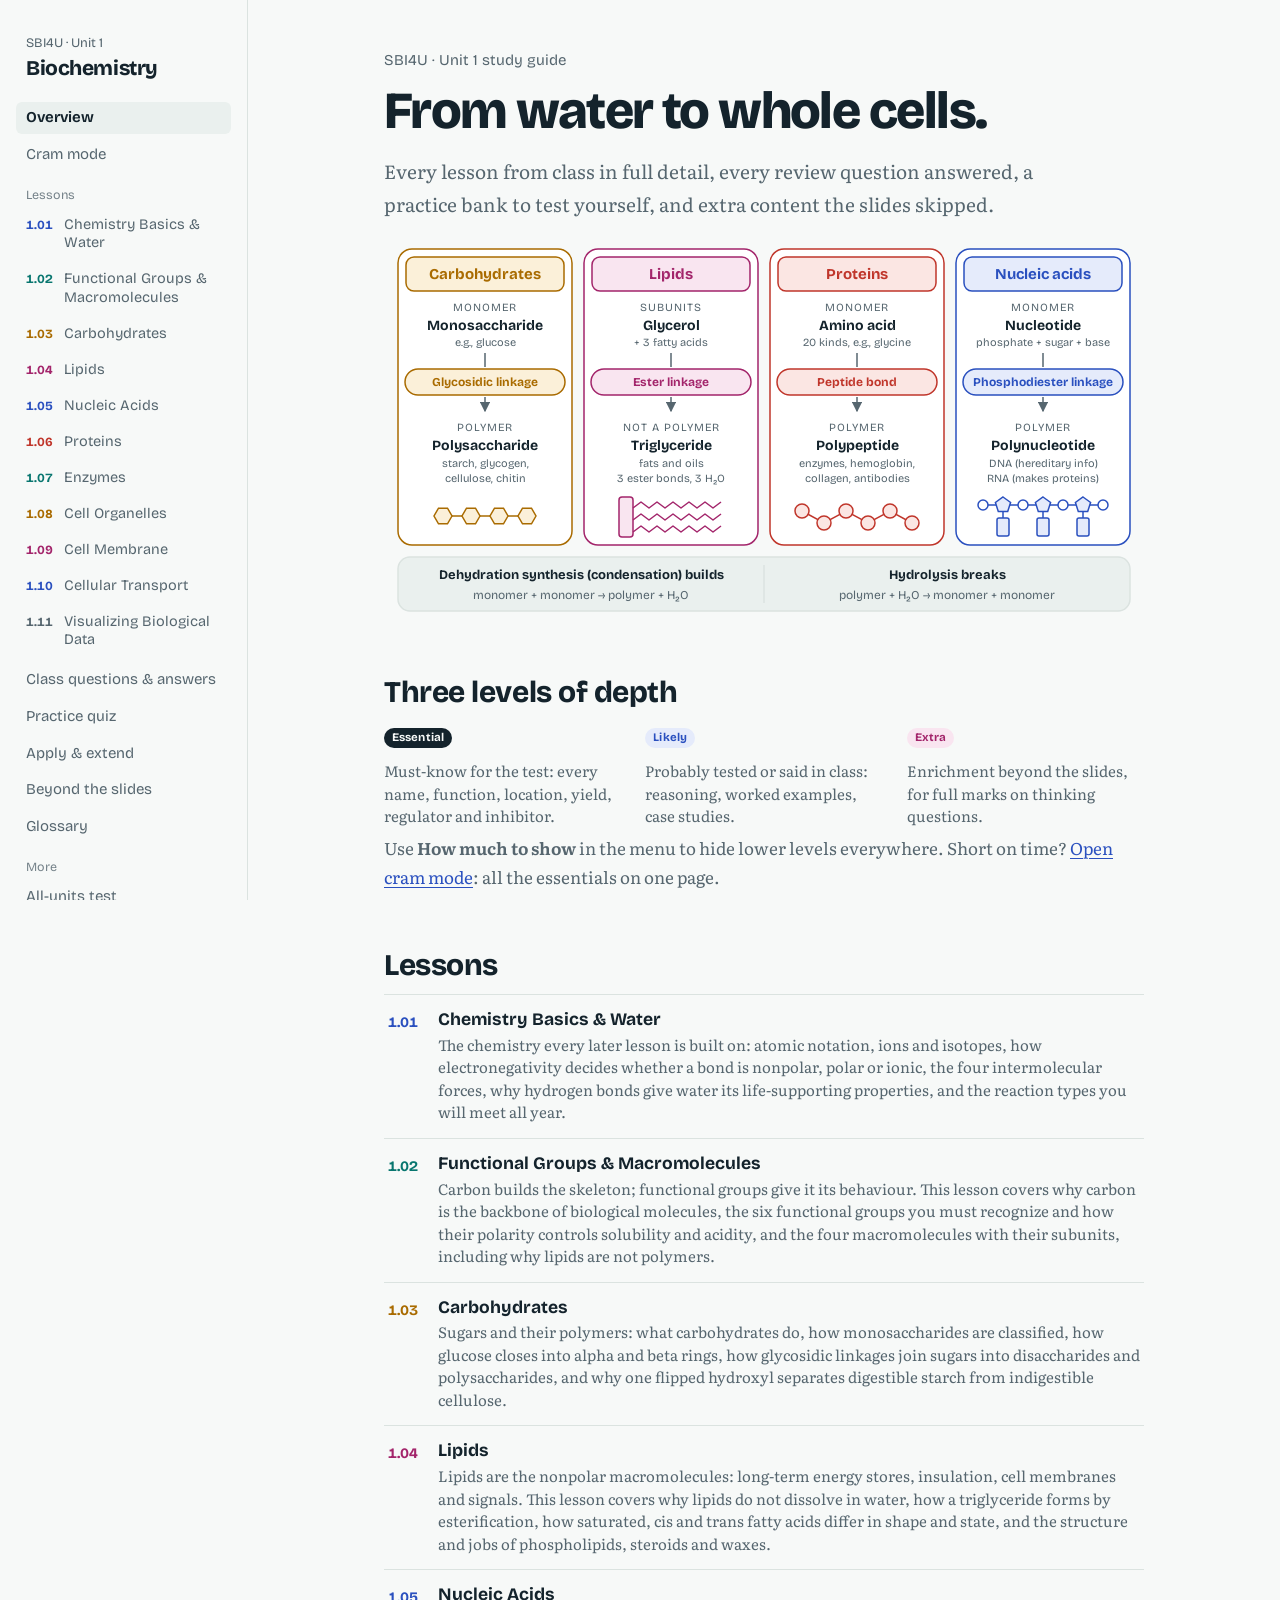
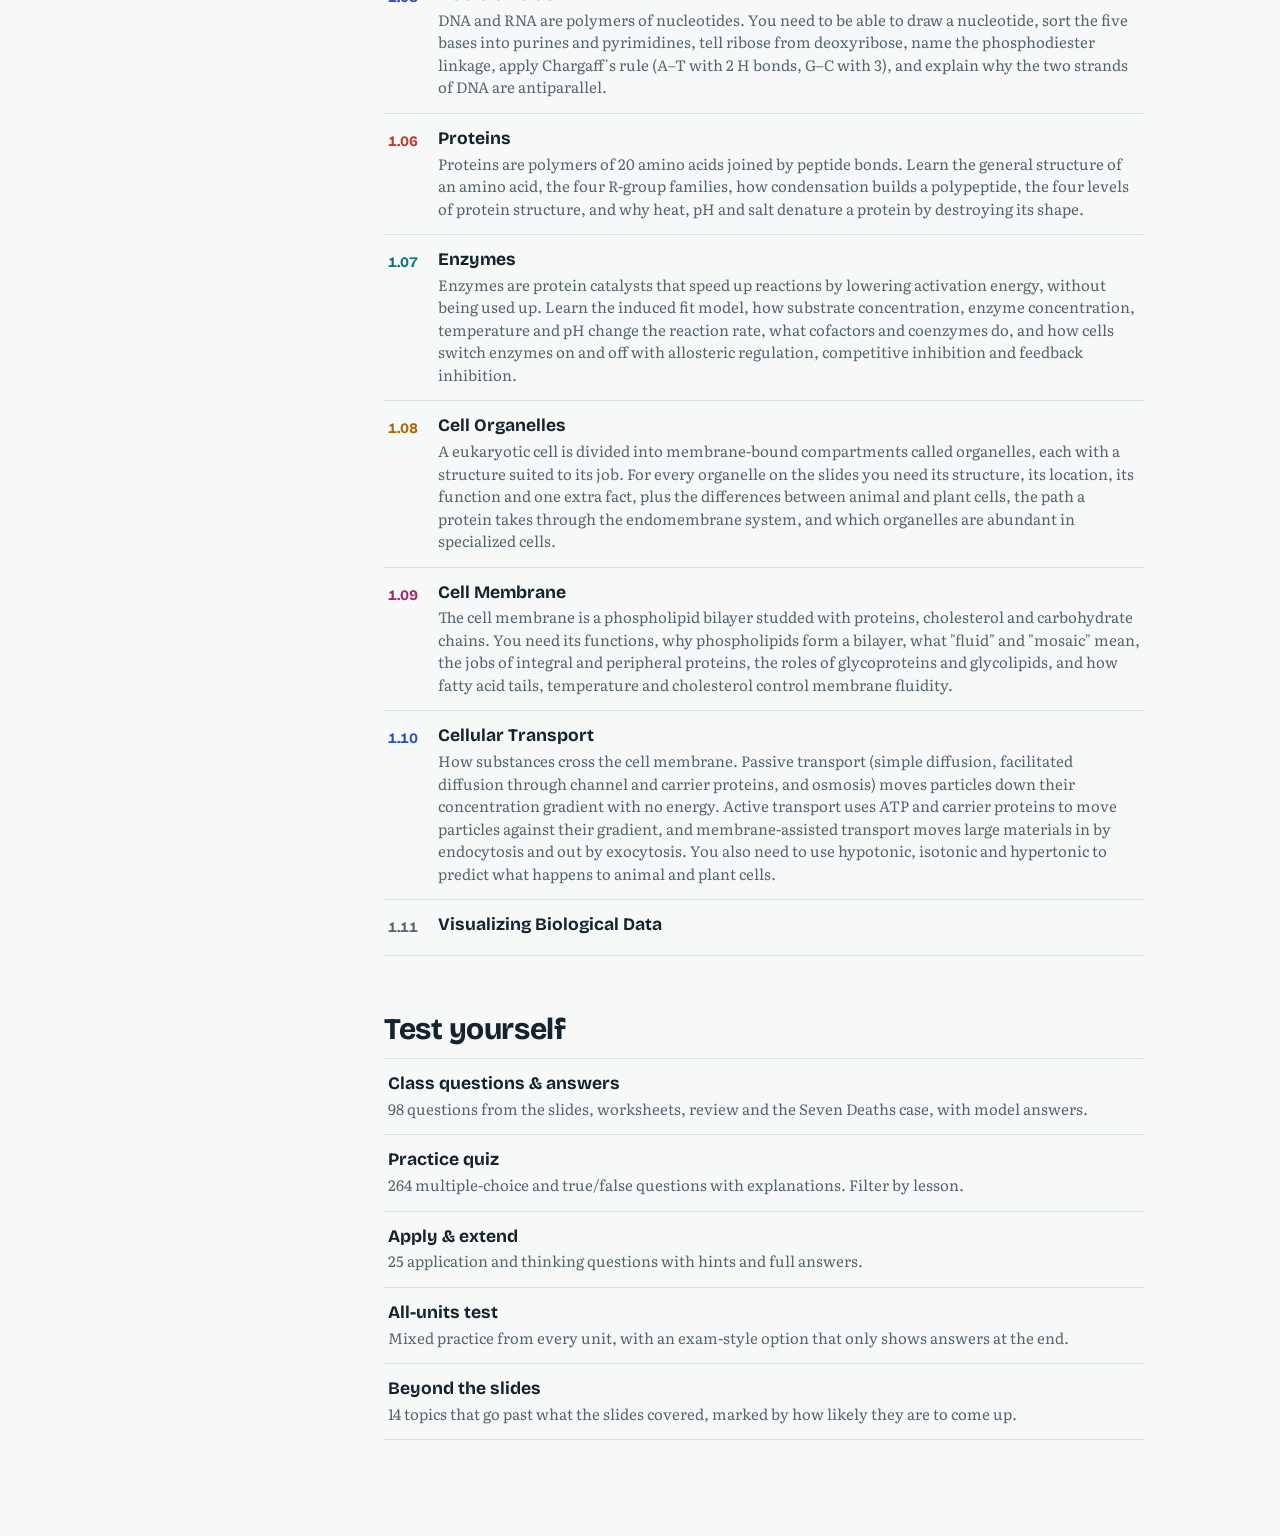
==== commit ffe295a7: "Unit 1 lessons 1.01-1.04" ====
--- a/docs/biochem/index.html
+++ b/docs/biochem/index.html
@@ -9,7 +9,7 @@
 <link rel="preconnect" href="https://fonts.googleapis.com">
 <link rel="preconnect" href="https://fonts.gstatic.com" crossorigin>
 <link href="https://fonts.googleapis.com/css2?family=Bricolage+Grotesque:opsz,wght@12..96,400;12..96,500;12..96,600;12..96,700;12..96,800&family=Literata:ital,opsz,wght@0,7..72,400;0,7..72,500;0,7..72,600;1,7..72,400&display=swap" rel="stylesheet">
-<link rel="stylesheet" href="../assets/style.css?v=1792111760">
+<link rel="stylesheet" href="../assets/style.css?v=1792117979">
 <script>
   try { var t = localStorage.getItem('sbi4u-theme'); if (t) document.documentElement.setAttribute('data-theme', t); } catch (e) {}
 </script>
@@ -69,18 +69,18 @@
 </div>
 
 <script>window.UNIT_KEY = 'biochem';</script>
-<script src="data/unit.js?v=1792111760"></script>
-<script src="data/lessons-a.js?v=1792111760"></script>
-<script src="data/lessons-b.js?v=1792111760"></script>
-<script src="data/lessons-c.js?v=1792111760"></script>
-<script src="data/qa.js?v=1792111760"></script>
-<script src="data/quiz.js?v=1792111760"></script>
-<script src="data/quiz-applied.js?v=1792111760"></script>
-<script src="data/extension.js?v=1792111760"></script>
-<script src="data/extra.js?v=1792111760"></script>
-<script src="data/glossary.js?v=1792111760"></script>
-<script src="data/cram.js?v=1792111760"></script>
-<script src="data/visuals.js?v=1792111760"></script>
-<script src="../assets/app.js?v=1792111760"></script>
+<script src="data/unit.js?v=1792117979"></script>
+<script src="data/lessons-a.js?v=1792117979"></script>
+<script src="data/lessons-b.js?v=1792117979"></script>
+<script src="data/lessons-c.js?v=1792117979"></script>
+<script src="data/qa.js?v=1792117979"></script>
+<script src="data/quiz.js?v=1792117979"></script>
+<script src="data/quiz-applied.js?v=1792117979"></script>
+<script src="data/extension.js?v=1792117979"></script>
+<script src="data/extra.js?v=1792117979"></script>
+<script src="data/glossary.js?v=1792117979"></script>
+<script src="data/cram.js?v=1792117979"></script>
+<script src="data/visuals.js?v=1792117979"></script>
+<script src="../assets/app.js?v=1792117979"></script>
 </body>
 </html>
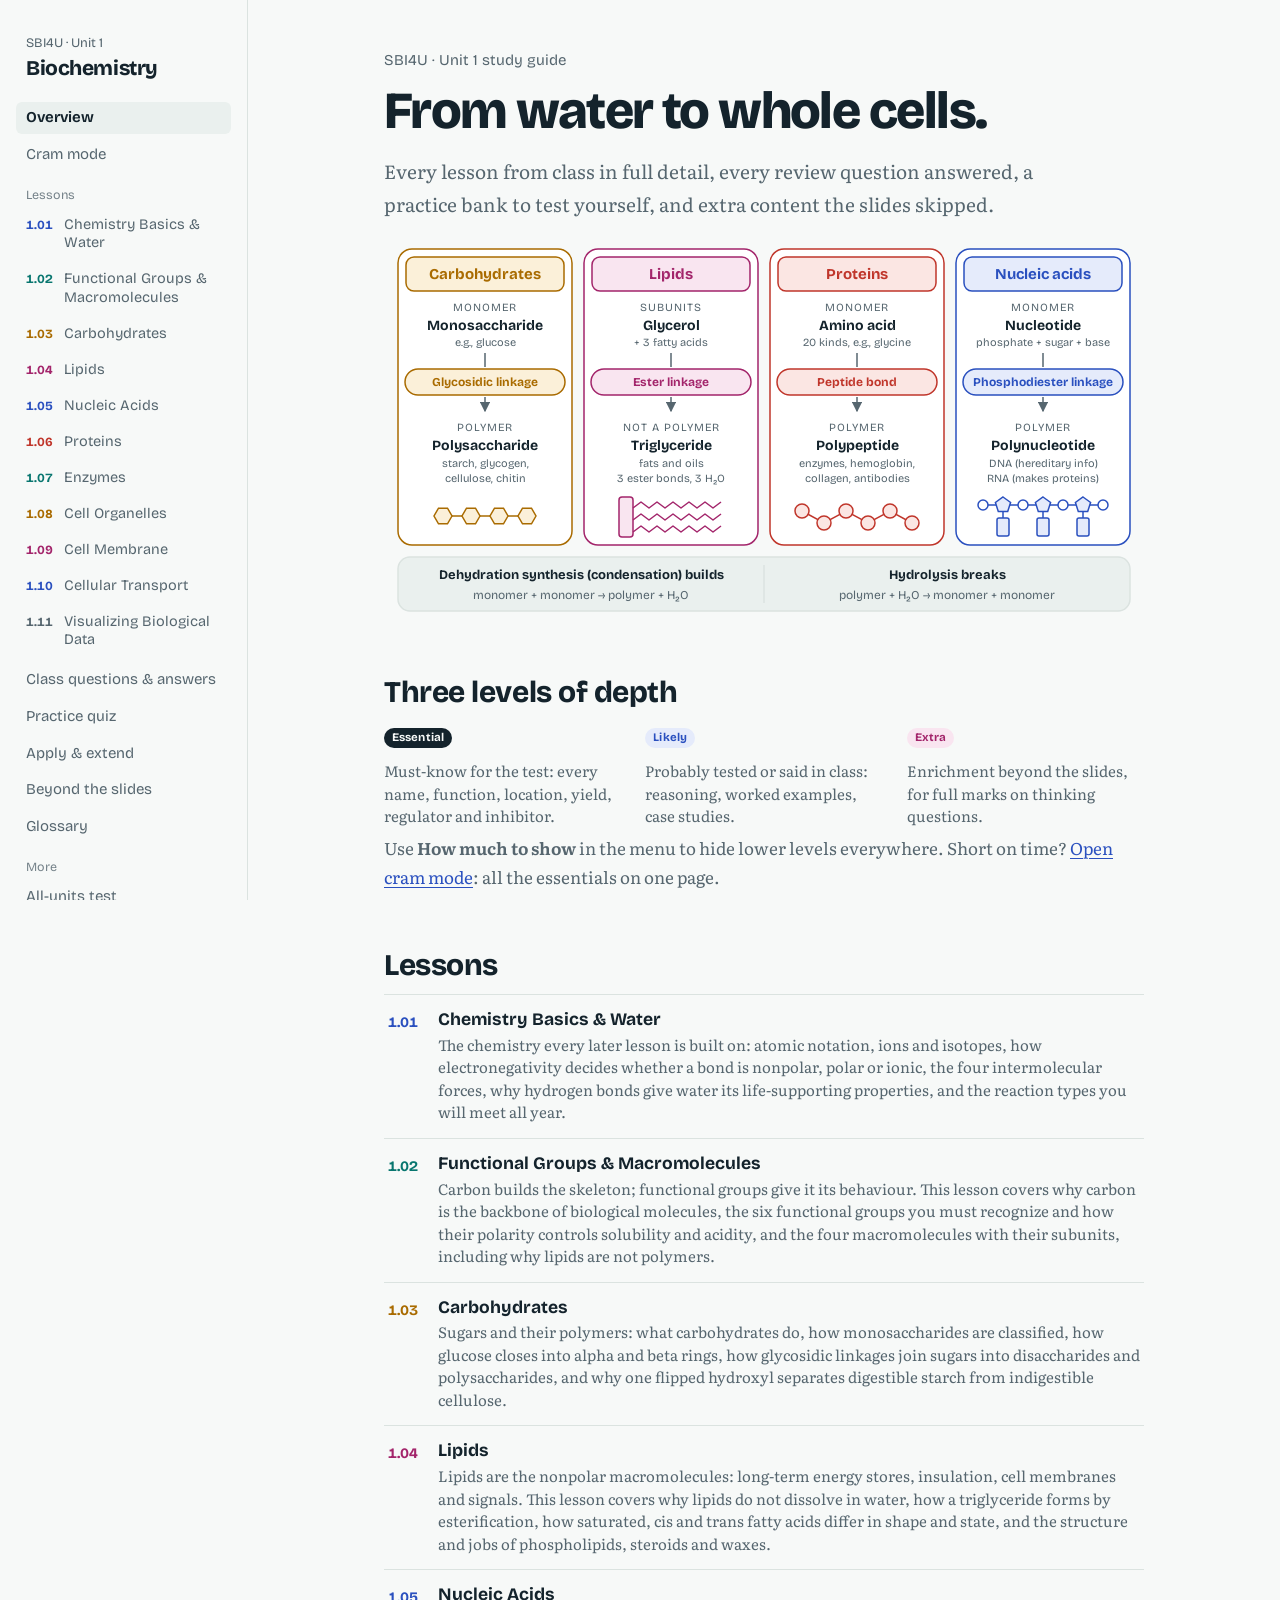
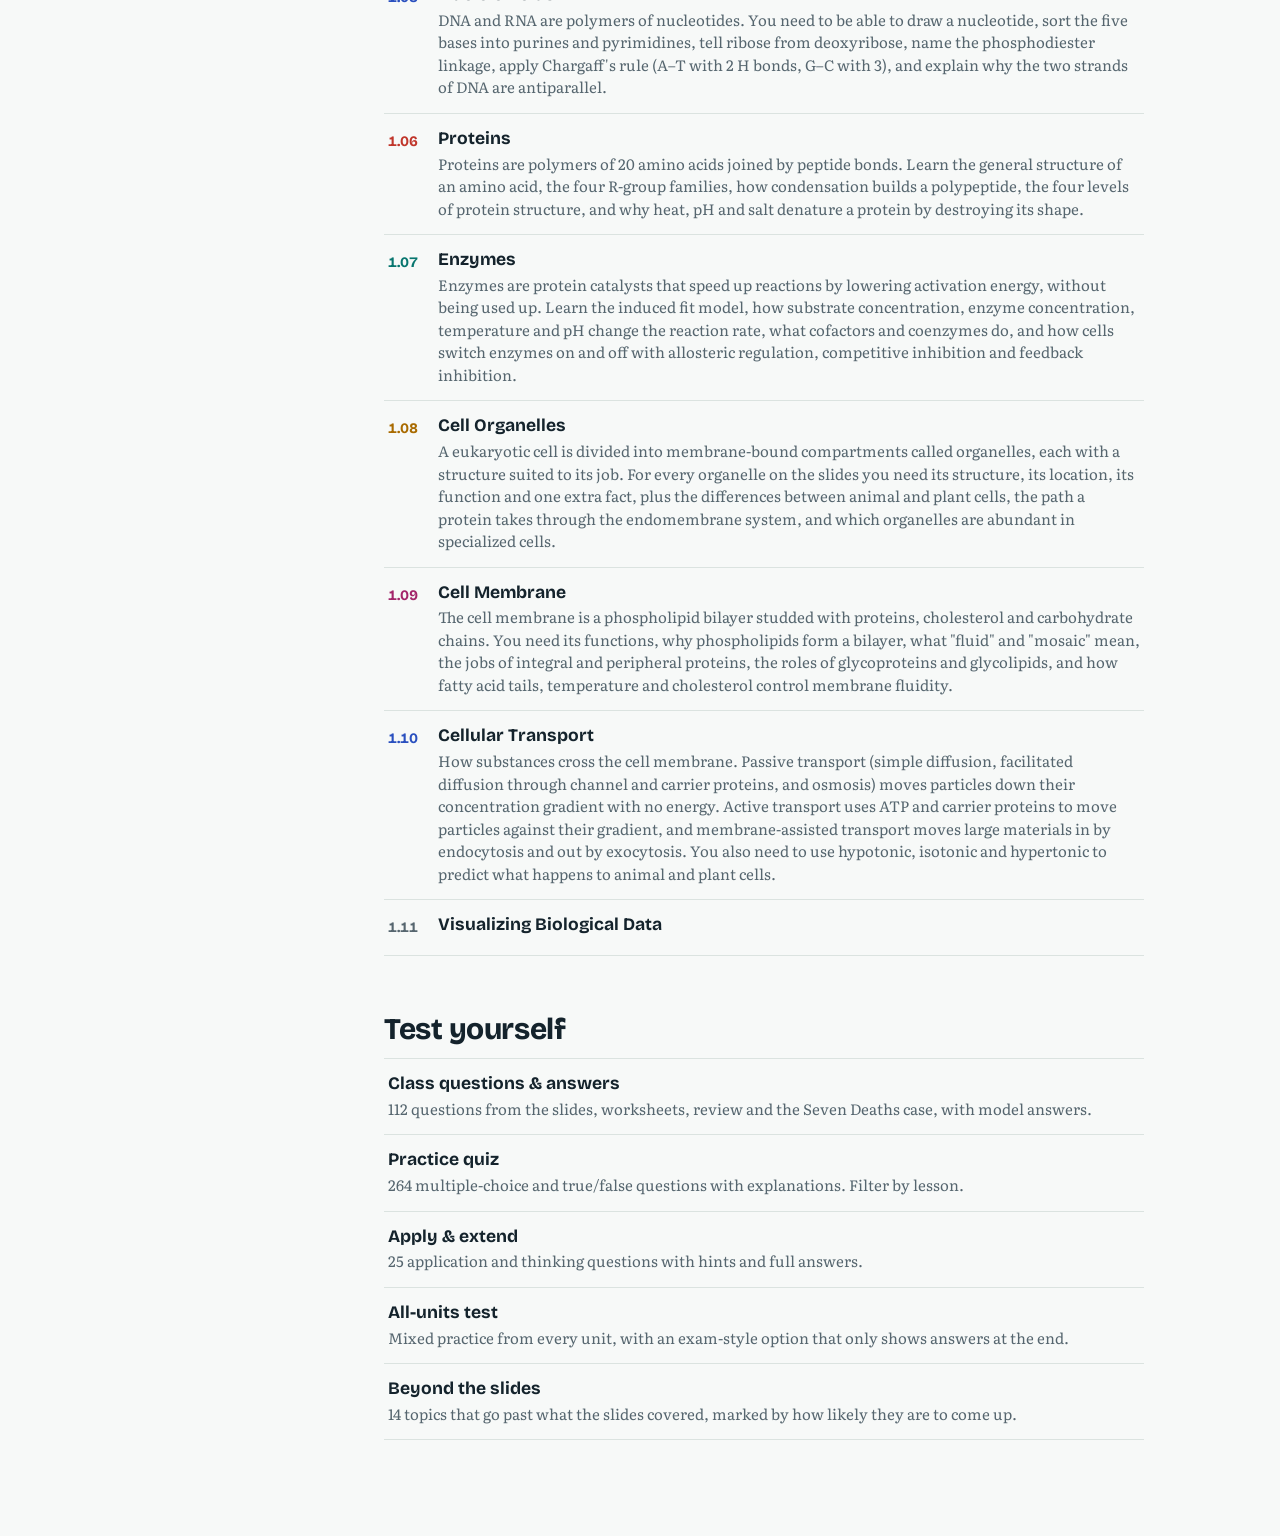
==== commit 56d12690: "Unit 1 class Q&A (112)" ====
--- a/docs/biochem/index.html
+++ b/docs/biochem/index.html
@@ -9,7 +9,7 @@
 <link rel="preconnect" href="https://fonts.googleapis.com">
 <link rel="preconnect" href="https://fonts.gstatic.com" crossorigin>
 <link href="https://fonts.googleapis.com/css2?family=Bricolage+Grotesque:opsz,wght@12..96,400;12..96,500;12..96,600;12..96,700;12..96,800&family=Literata:ital,opsz,wght@0,7..72,400;0,7..72,500;0,7..72,600;1,7..72,400&display=swap" rel="stylesheet">
-<link rel="stylesheet" href="../assets/style.css?v=1792117979">
+<link rel="stylesheet" href="../assets/style.css?v=1792118178">
 <script>
   try { var t = localStorage.getItem('sbi4u-theme'); if (t) document.documentElement.setAttribute('data-theme', t); } catch (e) {}
 </script>
@@ -69,18 +69,18 @@
 </div>
 
 <script>window.UNIT_KEY = 'biochem';</script>
-<script src="data/unit.js?v=1792117979"></script>
-<script src="data/lessons-a.js?v=1792117979"></script>
-<script src="data/lessons-b.js?v=1792117979"></script>
-<script src="data/lessons-c.js?v=1792117979"></script>
-<script src="data/qa.js?v=1792117979"></script>
-<script src="data/quiz.js?v=1792117979"></script>
-<script src="data/quiz-applied.js?v=1792117979"></script>
-<script src="data/extension.js?v=1792117979"></script>
-<script src="data/extra.js?v=1792117979"></script>
-<script src="data/glossary.js?v=1792117979"></script>
-<script src="data/cram.js?v=1792117979"></script>
-<script src="data/visuals.js?v=1792117979"></script>
-<script src="../assets/app.js?v=1792117979"></script>
+<script src="data/unit.js?v=1792118178"></script>
+<script src="data/lessons-a.js?v=1792118178"></script>
+<script src="data/lessons-b.js?v=1792118178"></script>
+<script src="data/lessons-c.js?v=1792118178"></script>
+<script src="data/qa.js?v=1792118178"></script>
+<script src="data/quiz.js?v=1792118178"></script>
+<script src="data/quiz-applied.js?v=1792118178"></script>
+<script src="data/extension.js?v=1792118178"></script>
+<script src="data/extra.js?v=1792118178"></script>
+<script src="data/glossary.js?v=1792118178"></script>
+<script src="data/cram.js?v=1792118178"></script>
+<script src="data/visuals.js?v=1792118178"></script>
+<script src="../assets/app.js?v=1792118178"></script>
 </body>
 </html>
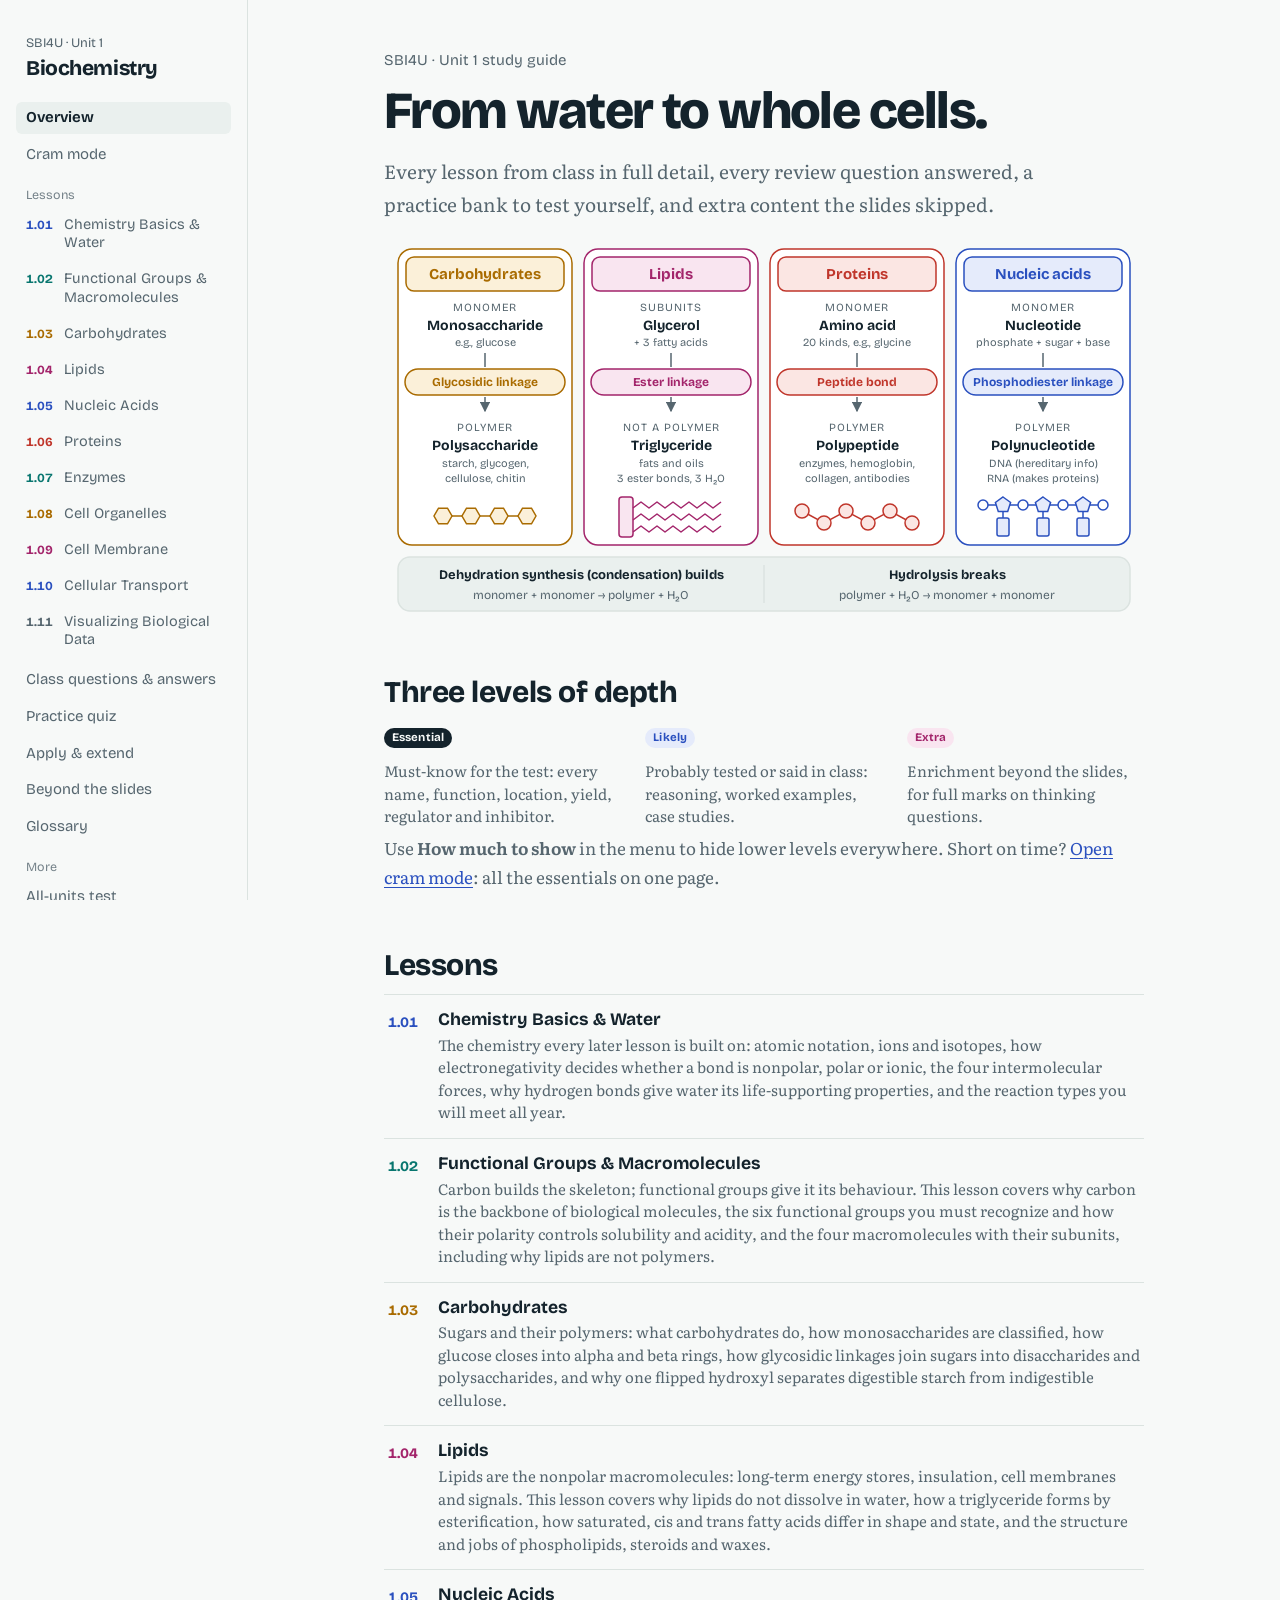
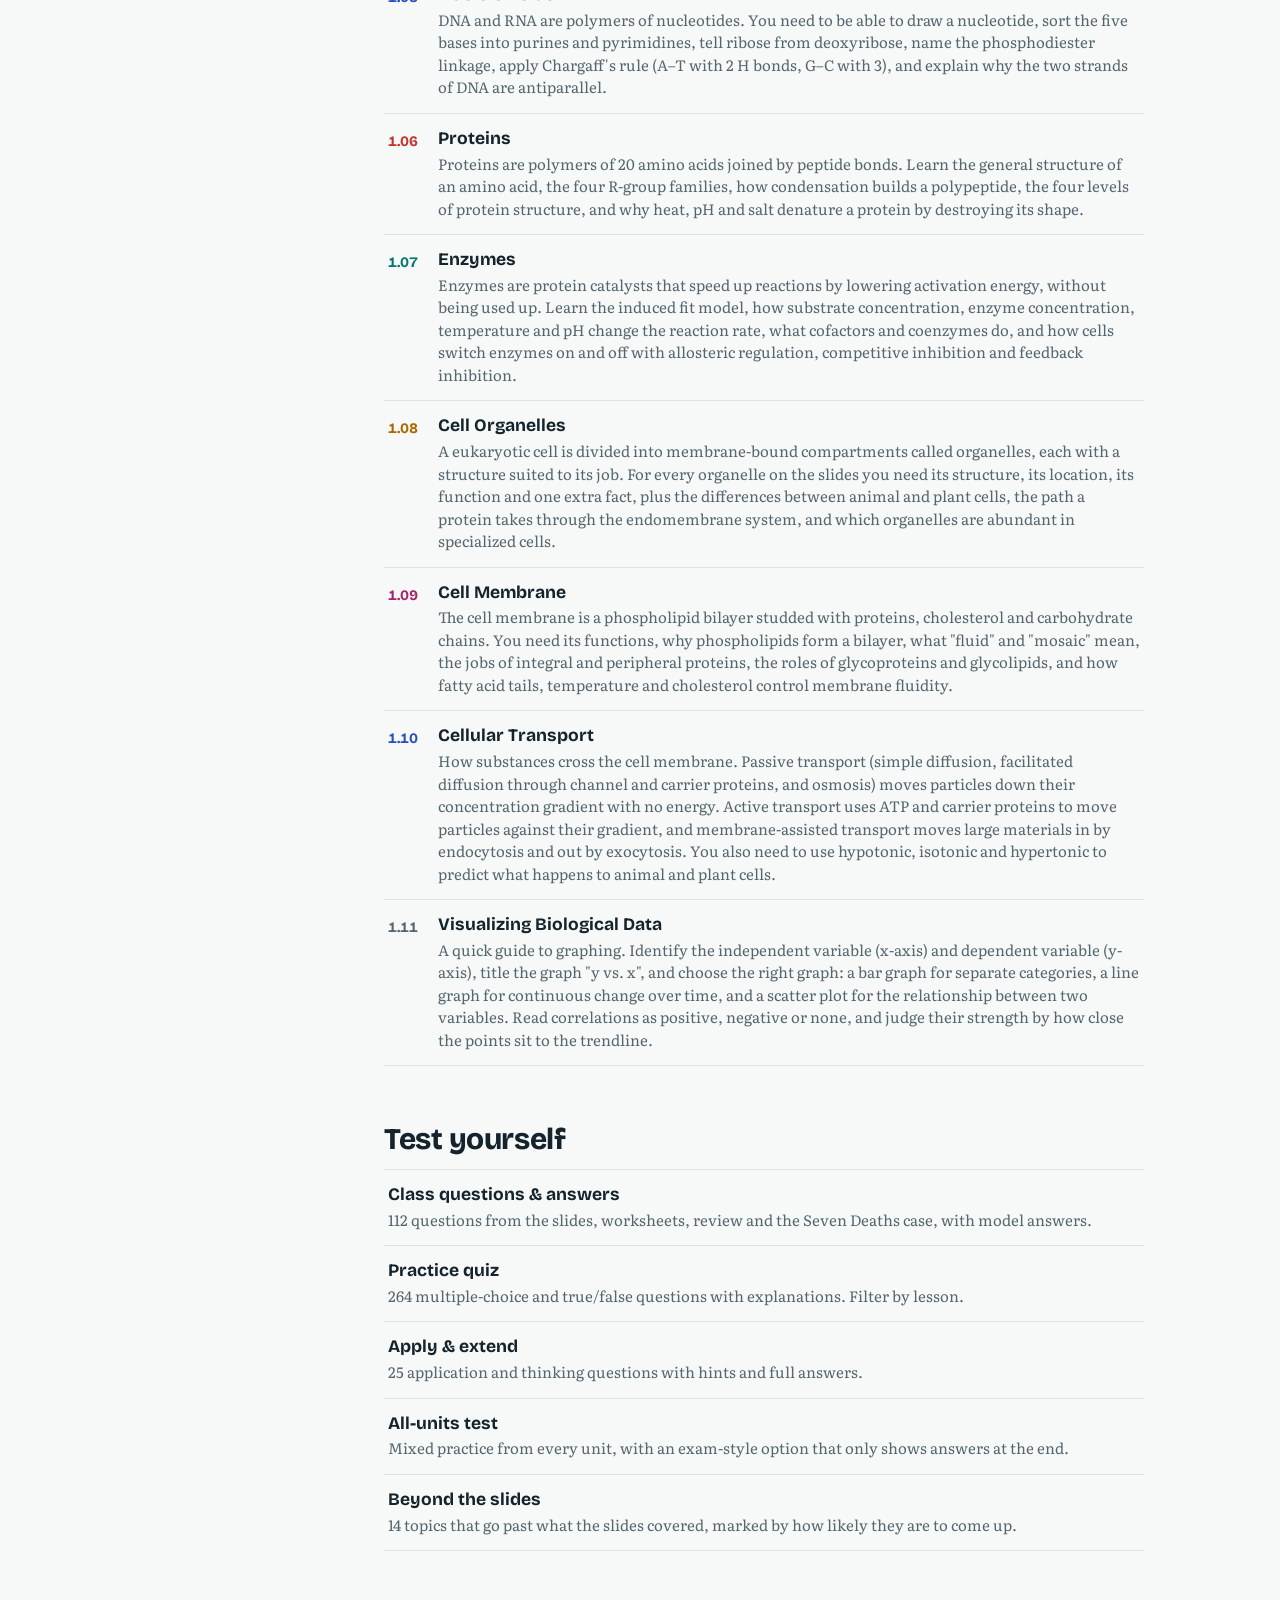
==== commit 56ff2141: "Unit 1 lessons 1.08-1.11 — Unit 1 complete" ====
--- a/docs/biochem/index.html
+++ b/docs/biochem/index.html
@@ -9,7 +9,7 @@
 <link rel="preconnect" href="https://fonts.googleapis.com">
 <link rel="preconnect" href="https://fonts.gstatic.com" crossorigin>
 <link href="https://fonts.googleapis.com/css2?family=Bricolage+Grotesque:opsz,wght@12..96,400;12..96,500;12..96,600;12..96,700;12..96,800&family=Literata:ital,opsz,wght@0,7..72,400;0,7..72,500;0,7..72,600;1,7..72,400&display=swap" rel="stylesheet">
-<link rel="stylesheet" href="../assets/style.css?v=1792118178">
+<link rel="stylesheet" href="../assets/style.css?v=1792118459">
 <script>
   try { var t = localStorage.getItem('sbi4u-theme'); if (t) document.documentElement.setAttribute('data-theme', t); } catch (e) {}
 </script>
@@ -69,18 +69,18 @@
 </div>
 
 <script>window.UNIT_KEY = 'biochem';</script>
-<script src="data/unit.js?v=1792118178"></script>
-<script src="data/lessons-a.js?v=1792118178"></script>
-<script src="data/lessons-b.js?v=1792118178"></script>
-<script src="data/lessons-c.js?v=1792118178"></script>
-<script src="data/qa.js?v=1792118178"></script>
-<script src="data/quiz.js?v=1792118178"></script>
-<script src="data/quiz-applied.js?v=1792118178"></script>
-<script src="data/extension.js?v=1792118178"></script>
-<script src="data/extra.js?v=1792118178"></script>
-<script src="data/glossary.js?v=1792118178"></script>
-<script src="data/cram.js?v=1792118178"></script>
-<script src="data/visuals.js?v=1792118178"></script>
-<script src="../assets/app.js?v=1792118178"></script>
+<script src="data/unit.js?v=1792118459"></script>
+<script src="data/lessons-a.js?v=1792118459"></script>
+<script src="data/lessons-b.js?v=1792118459"></script>
+<script src="data/lessons-c.js?v=1792118459"></script>
+<script src="data/qa.js?v=1792118459"></script>
+<script src="data/quiz.js?v=1792118459"></script>
+<script src="data/quiz-applied.js?v=1792118459"></script>
+<script src="data/extension.js?v=1792118459"></script>
+<script src="data/extra.js?v=1792118459"></script>
+<script src="data/glossary.js?v=1792118459"></script>
+<script src="data/cram.js?v=1792118459"></script>
+<script src="data/visuals.js?v=1792118459"></script>
+<script src="../assets/app.js?v=1792118459"></script>
 </body>
 </html>
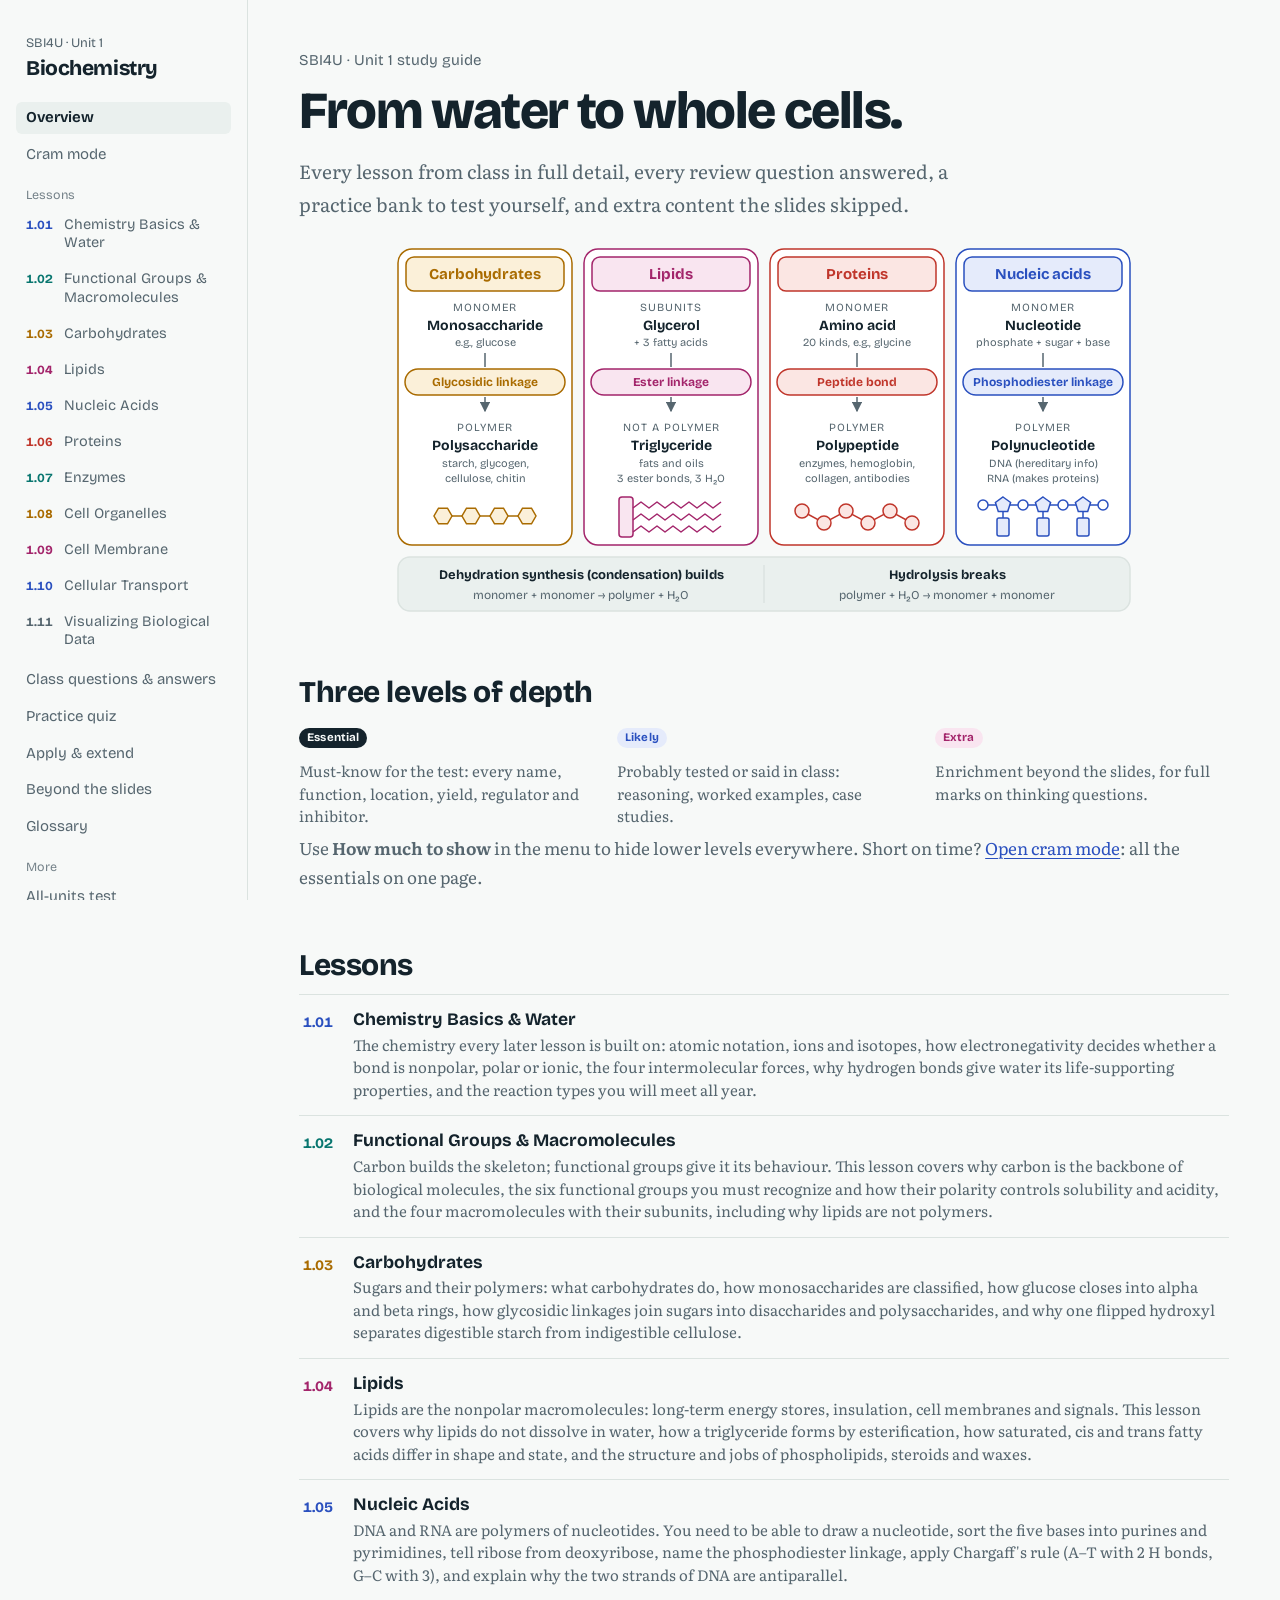
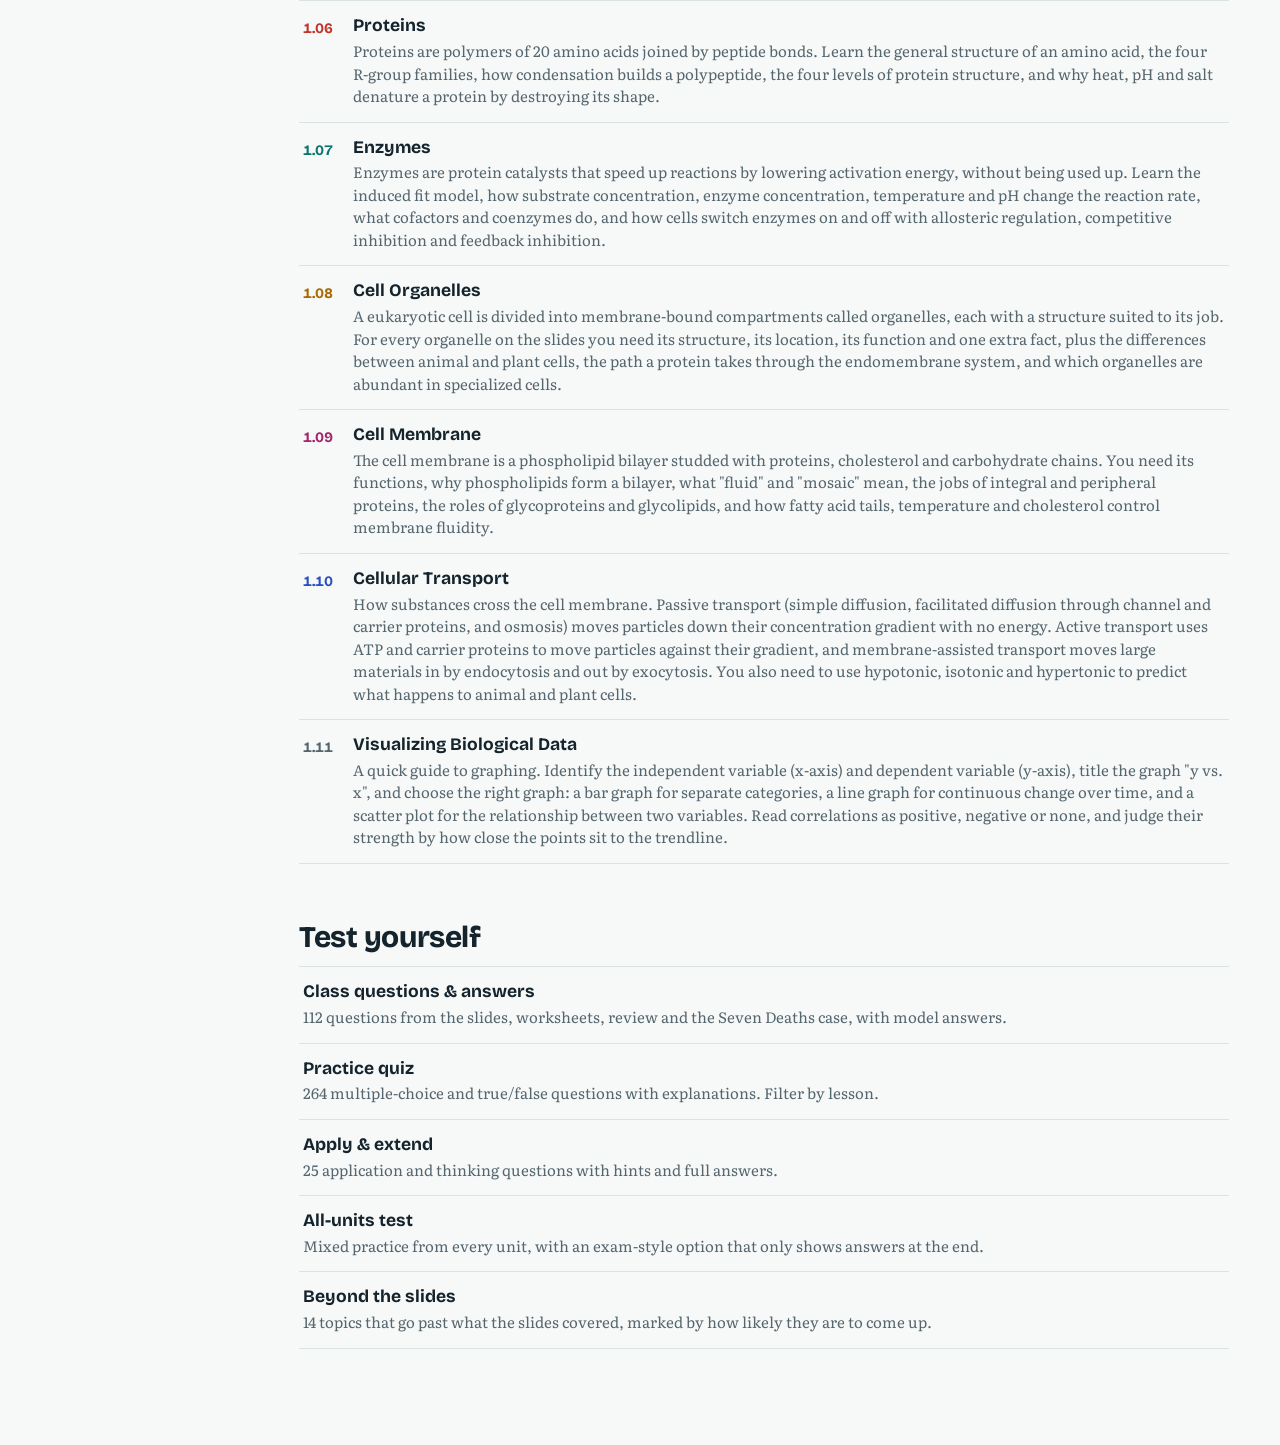
==== commit 0406faf6: "Lessons: one long page per lesson with an on-this-page rail on the right; sidebar lists lessons only" ====
--- a/docs/biochem/index.html
+++ b/docs/biochem/index.html
@@ -9,7 +9,7 @@
 <link rel="preconnect" href="https://fonts.googleapis.com">
 <link rel="preconnect" href="https://fonts.gstatic.com" crossorigin>
 <link href="https://fonts.googleapis.com/css2?family=Bricolage+Grotesque:opsz,wght@12..96,400;12..96,500;12..96,600;12..96,700;12..96,800&family=Literata:ital,opsz,wght@0,7..72,400;0,7..72,500;0,7..72,600;1,7..72,400&display=swap" rel="stylesheet">
-<link rel="stylesheet" href="../assets/style.css?v=1792118459">
+<link rel="stylesheet" href="../assets/style.css?v=1792167020">
 <script>
   try { var t = localStorage.getItem('sbi4u-theme'); if (t) document.documentElement.setAttribute('data-theme', t); } catch (e) {}
 </script>
@@ -69,18 +69,18 @@
 </div>
 
 <script>window.UNIT_KEY = 'biochem';</script>
-<script src="data/unit.js?v=1792118459"></script>
-<script src="data/lessons-a.js?v=1792118459"></script>
-<script src="data/lessons-b.js?v=1792118459"></script>
-<script src="data/lessons-c.js?v=1792118459"></script>
-<script src="data/qa.js?v=1792118459"></script>
-<script src="data/quiz.js?v=1792118459"></script>
-<script src="data/quiz-applied.js?v=1792118459"></script>
-<script src="data/extension.js?v=1792118459"></script>
-<script src="data/extra.js?v=1792118459"></script>
-<script src="data/glossary.js?v=1792118459"></script>
-<script src="data/cram.js?v=1792118459"></script>
-<script src="data/visuals.js?v=1792118459"></script>
-<script src="../assets/app.js?v=1792118459"></script>
+<script src="data/unit.js?v=1792167020"></script>
+<script src="data/lessons-a.js?v=1792167020"></script>
+<script src="data/lessons-b.js?v=1792167020"></script>
+<script src="data/lessons-c.js?v=1792167020"></script>
+<script src="data/qa.js?v=1792167020"></script>
+<script src="data/quiz.js?v=1792167020"></script>
+<script src="data/quiz-applied.js?v=1792167020"></script>
+<script src="data/extension.js?v=1792167020"></script>
+<script src="data/extra.js?v=1792167020"></script>
+<script src="data/glossary.js?v=1792167020"></script>
+<script src="data/cram.js?v=1792167020"></script>
+<script src="data/visuals.js?v=1792167020"></script>
+<script src="../assets/app.js?v=1792167020"></script>
 </body>
 </html>
--- a/docs/assets/style.css
+++ b/docs/assets/style.css
@@ -46,7 +46,7 @@
 [data-stage="ferm"]  { --accent: var(--glyco); --accent-soft: var(--glyco-soft); }
 
 * { box-sizing: border-box; }
-html { -webkit-text-size-adjust: 100%; scroll-padding-top: 72px; }
+html { -webkit-text-size-adjust: 100%; }
 body { margin: 0; background: var(--bg); color: var(--ink); font-family: var(--body); font-size: 17px; line-height: 1.7; }
 a { color: var(--accent); text-underline-offset: 3px; text-decoration-thickness: 1px; }
 button { font: inherit; color: inherit; }
@@ -80,9 +80,10 @@
 .theme-btn:hover { color: var(--ink); }
 .back-hub { font-size: 13.5px; color: var(--ink-2); }
 
-main { min-width: 0; padding: 48px clamp(16px, 6vw, 88px) 96px; outline: none; }
-#view { max-width: 760px; }
-#view.wide { max-width: 900px; }
+main { min-width: 0; padding: 48px clamp(24px, 4vw, 64px) 96px; outline: none; }
+#view { max-width: 1040px; }
+main.has-rail { display: grid; grid-template-columns: minmax(0, 1040px) 236px; justify-content: center; gap: 0 clamp(32px, 4vw, 64px); }
+main.has-rail #view { width: 100%; }
 
 /* ---------- type ---------- */
 h1, h2, h3, h4 { font-family: var(--display); line-height: 1.15; letter-spacing: -.015em; }
@@ -331,16 +332,29 @@
   details.check, details.qa-item { break-inside: avoid; }
 }
 
-/* ---------- tabs + sidebar sub-navigation ---------- */
-.tabs { display: flex; gap: 2px; overflow-x: auto; scrollbar-width: thin; border-bottom: 1px solid var(--line); margin: 18px 0 8px; -webkit-overflow-scrolling: touch; }
-.tabs a { flex: none; padding: 9px 12px 10px; white-space: nowrap; color: var(--ink-2); text-decoration: none; font-family: var(--display); font-size: 14px; border-bottom: 2px solid transparent; margin-bottom: -1px; max-width: 260px; overflow: hidden; text-overflow: ellipsis; }
-.tabs a:hover { color: var(--ink); }
-.tabs a[aria-current="page"] { color: var(--ink); font-weight: 650; border-bottom-color: var(--accent); }
-.subnav { list-style: none; margin: 2px 0 10px 18px; padding: 0 0 0 10px; border-left: 1px solid var(--line); }
-.subnav a { display: block; padding: 4px 8px; font-size: 13.5px; line-height: 1.35; color: var(--ink-2); text-decoration: none; border-radius: 6px; }
-.subnav a:hover { color: var(--ink); }
-.subnav a[aria-current="true"] { color: var(--ink); font-weight: 650; background: var(--surface-2); }
-.lesson-body > .tier-sec > h3:first-child { margin-top: .9em; }
+/* ---------- right rail ---------- */
+.rail nav { position: sticky; top: 40px; max-height: calc(100vh - 80px); overflow-y: auto; scrollbar-width: thin; font-family: var(--display); padding-top: 6px; }
+.rail summary { list-style: none; pointer-events: none; font-size: 13px; color: var(--ink-2); padding: 0 10px 8px; }
+.rail summary::-webkit-details-marker { display: none; }
+.rail ol { list-style: none; margin: 0; padding: 0; }
+.rail li { margin: 0; }
+.rail a { display: block; padding: 5px 10px; border-radius: 6px; font-size: 14px; line-height: 1.35; color: var(--ink-2); text-decoration: none; }
+.rail a:hover { color: var(--ink); }
+.rail a[aria-current="true"] { color: var(--ink); font-weight: 650; background: var(--surface-2); }
+.lesson-body > .tier-sec { scroll-margin-top: 24px; }
+.lesson-body > .tier-sec + .tier-sec { border-top: 1px solid var(--line); margin-top: 2.4em; }
+.lesson-body > .tier-sec > h3:first-child { margin-top: 1.1em; }
+@media (max-width: 1100px) {
+  main.has-rail { display: flex; flex-direction: column; }
+  main.has-rail #view, .rail { width: 100%; max-width: 1040px; margin: 0 auto; }
+  .rail { order: -1; margin-bottom: 18px; }
+  .rail nav { position: static; max-height: none; background: var(--surface); border: 1px solid var(--line); border-radius: 12px; padding: 10px 8px; }
+  .rail summary { pointer-events: auto; cursor: pointer; padding-bottom: 0; list-style: revert; }
+  .rail summary::-webkit-details-marker { display: revert; }
+  .rail details[open] summary { padding-bottom: 8px; }
+  .rail ol { columns: 2; column-gap: 12px; }
+}
+@media (max-width: 820px) { html { scroll-padding-top: 56px; } .rail ol { columns: 1; } }
 
 /* ---------- diagram fitting ---------- */
 #view { margin-left: auto; margin-right: auto; }
@@ -363,27 +377,6 @@
 [data-stage="c5"] { --accent: var(--proton); --accent-soft: var(--proton-soft); }
 [data-stage="c6"] { --accent: var(--ink-2); --accent-soft: var(--surface-2); }
 
-/* ---------- continuous pages ---------- */
-:root { --topbar-h: 0px; }
-@media (max-width: 820px) { :root { --topbar-h: 53px; } }
-.tabs { position: sticky; top: var(--topbar-h); z-index: 20; background: var(--bg); }
-.lesson-body.pages { perspective: 1600px; }
-.lesson-body.pages > .page {
-  background: var(--surface); border: 1px solid var(--line); border-radius: 16px;
-  padding: 4px clamp(18px, 4vw, 40px) 14px; margin: 18px 0 26px; position: relative;
-  scroll-margin-top: calc(var(--topbar-h) + 56px); transform-origin: 50% 0; backface-visibility: hidden;
-}
-.lesson-body.pages > .page > h3:first-child, .lesson-body.pages > .page > :first-child { margin-top: .9em; }
-.page-no { text-align: right; font-family: var(--display); font-size: 12.5px; color: var(--ink-2); margin: 10px 0 0; }
-.page-wait { opacity: 0; transform: rotateX(-58deg) translateY(28px); }
-.page-in { animation: page-flip .8s cubic-bezier(.18, .74, .26, 1) both; }
-@keyframes page-flip {
-  0% { opacity: 0; transform: rotateX(-58deg) translateY(28px); box-shadow: 0 34px 46px -28px rgba(0, 0, 0, .45); }
-  45% { opacity: 1; }
-  100% { opacity: 1; transform: none; box-shadow: 0 0 0 0 rgba(0, 0, 0, 0); }
-}
-@media (max-width: 560px) { .lesson-body.pages > .page { padding: 2px 16px 12px; border-radius: 12px; margin: 12px -4px 20px; } }
-
 /* ---------- quiz extras ---------- */
 .chip-group { display: flex; justify-content: space-between; align-items: baseline; gap: 12px; font-family: var(--display); font-weight: 650; font-size: 14.5px; margin: 14px 0 0; }
 .linkish { border: 0; background: none; padding: 0; color: var(--etc); font-family: var(--display); font-size: 13.5px; cursor: pointer; text-decoration: underline; text-underline-offset: 3px; }
@@ -391,7 +384,6 @@
 .opt.chosen .k { color: var(--ink); }
 
 @media print {
-  .page-wait { opacity: 1 !important; transform: none !important; }
-  .lesson-body.pages > .page { border: 0; padding: 0; margin: 0 0 18px; }
-  .page-no, .tabs { display: none !important; }
-}
+  .rail { display: none !important; }
+  main.has-rail { display: block; }
+}
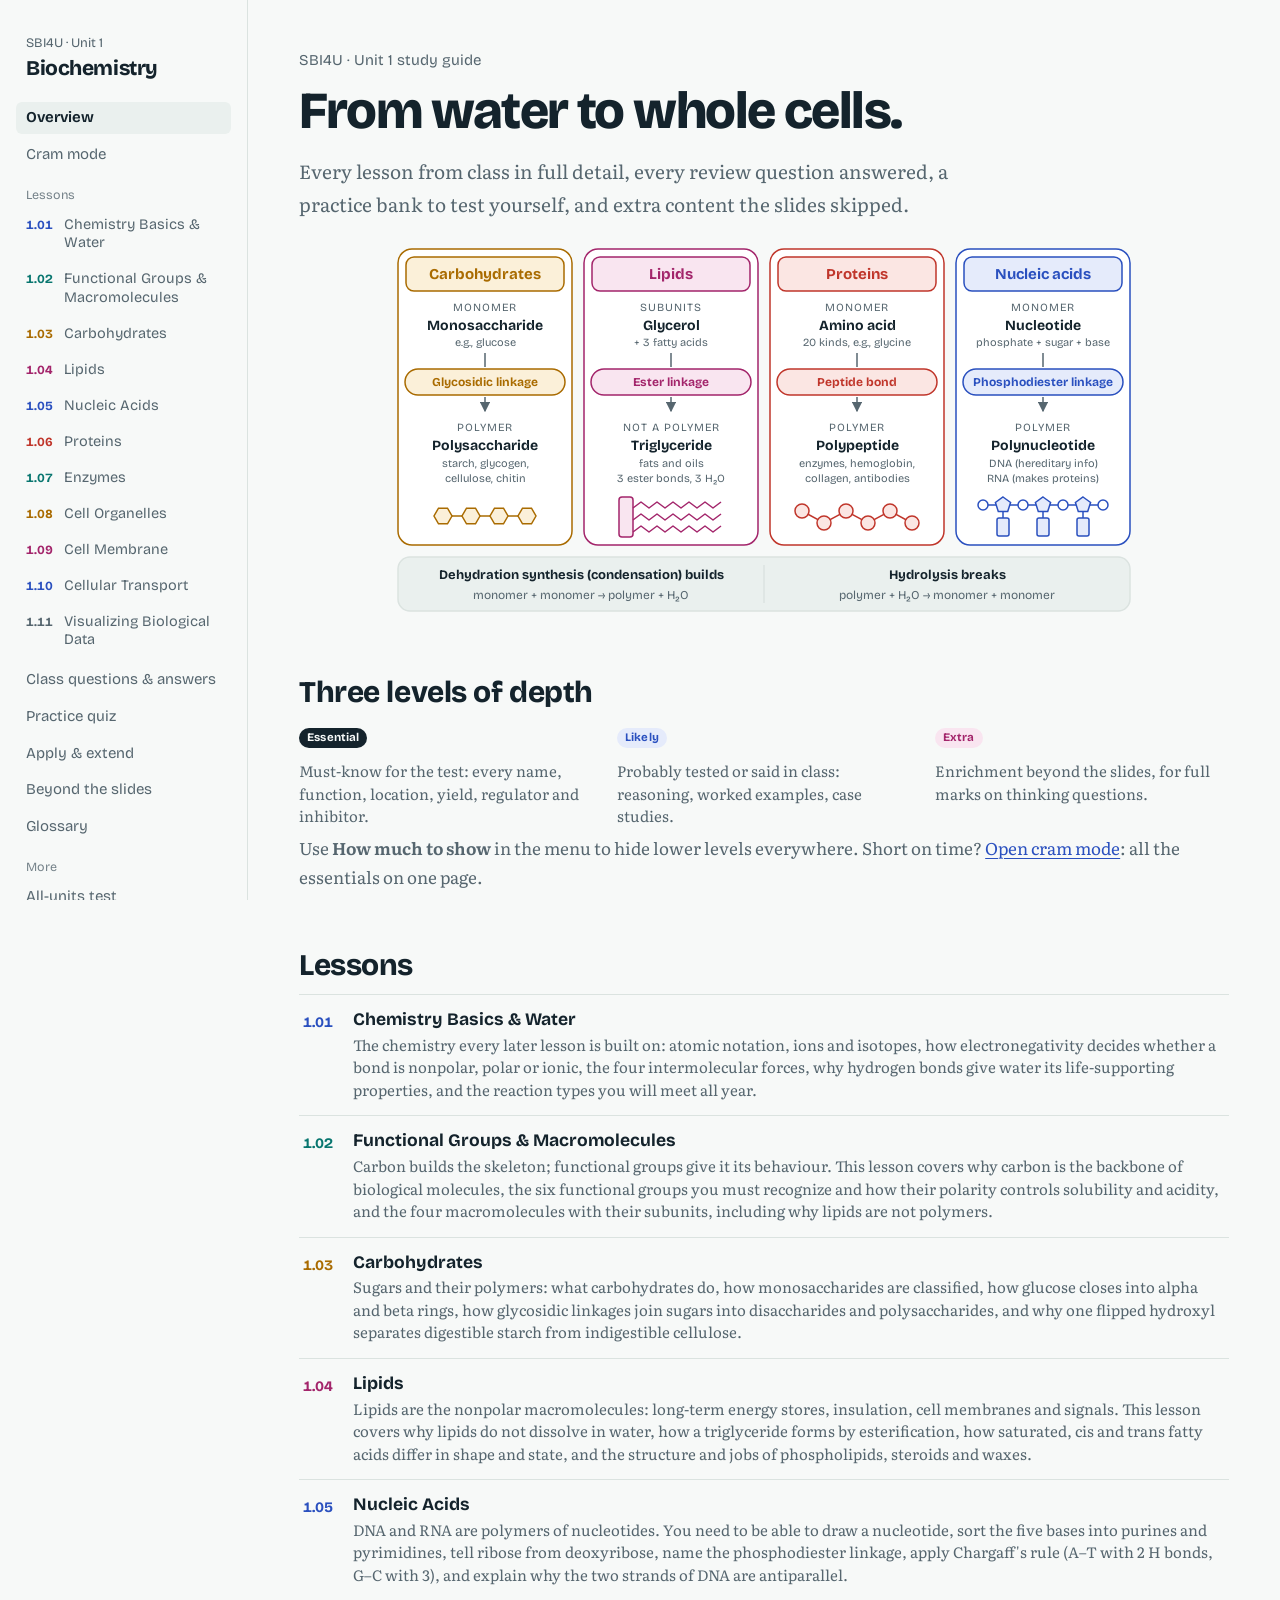
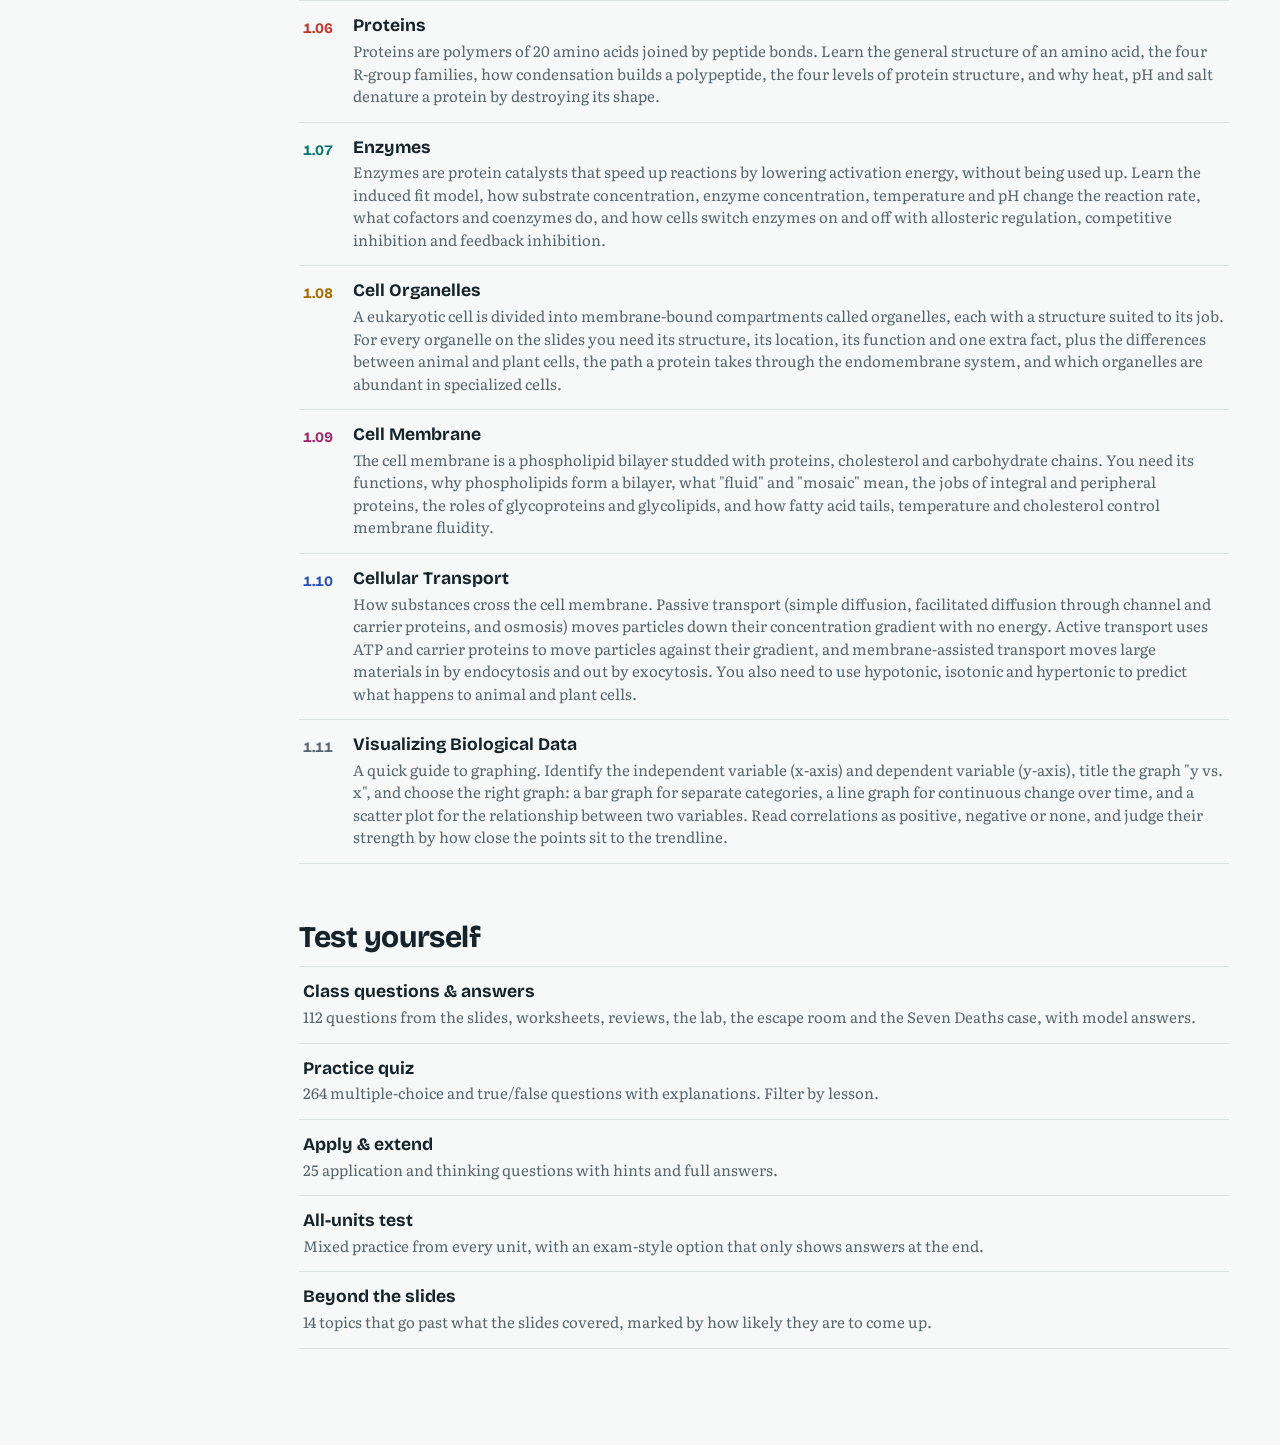
==== commit d47ee634: "Unit 2: photosynthesis lessons 2.08-2.11, Q&A, quizzes, extensions, glossary, cram; ETC class key Co" ====
--- a/docs/biochem/index.html
+++ b/docs/biochem/index.html
@@ -9,7 +9,7 @@
 <link rel="preconnect" href="https://fonts.googleapis.com">
 <link rel="preconnect" href="https://fonts.gstatic.com" crossorigin>
 <link href="https://fonts.googleapis.com/css2?family=Bricolage+Grotesque:opsz,wght@12..96,400;12..96,500;12..96,600;12..96,700;12..96,800&family=Literata:ital,opsz,wght@0,7..72,400;0,7..72,500;0,7..72,600;1,7..72,400&display=swap" rel="stylesheet">
-<link rel="stylesheet" href="../assets/style.css?v=1792167020">
+<link rel="stylesheet" href="../assets/style.css?v=1792964146">
 <script>
   try { var t = localStorage.getItem('sbi4u-theme'); if (t) document.documentElement.setAttribute('data-theme', t); } catch (e) {}
 </script>
@@ -69,18 +69,18 @@
 </div>
 
 <script>window.UNIT_KEY = 'biochem';</script>
-<script src="data/unit.js?v=1792167020"></script>
-<script src="data/lessons-a.js?v=1792167020"></script>
-<script src="data/lessons-b.js?v=1792167020"></script>
-<script src="data/lessons-c.js?v=1792167020"></script>
-<script src="data/qa.js?v=1792167020"></script>
-<script src="data/quiz.js?v=1792167020"></script>
-<script src="data/quiz-applied.js?v=1792167020"></script>
-<script src="data/extension.js?v=1792167020"></script>
-<script src="data/extra.js?v=1792167020"></script>
-<script src="data/glossary.js?v=1792167020"></script>
-<script src="data/cram.js?v=1792167020"></script>
-<script src="data/visuals.js?v=1792167020"></script>
-<script src="../assets/app.js?v=1792167020"></script>
+<script src="data/unit.js?v=1792964146"></script>
+<script src="data/lessons-a.js?v=1792964146"></script>
+<script src="data/lessons-b.js?v=1792964146"></script>
+<script src="data/lessons-c.js?v=1792964146"></script>
+<script src="data/qa.js?v=1792964146"></script>
+<script src="data/quiz.js?v=1792964146"></script>
+<script src="data/quiz-applied.js?v=1792964146"></script>
+<script src="data/extension.js?v=1792964146"></script>
+<script src="data/extra.js?v=1792964146"></script>
+<script src="data/glossary.js?v=1792964146"></script>
+<script src="data/cram.js?v=1792964146"></script>
+<script src="data/visuals.js?v=1792964146"></script>
+<script src="../assets/app.js?v=1792964146"></script>
 </body>
 </html>
--- a/docs/assets/style.css
+++ b/docs/assets/style.css
@@ -11,6 +11,7 @@
   --etc: #2a50bf;    --etc-soft: #e5ebfb;
   --proton: #c0362b; --proton-soft: #fbe6e3;
   --good: #1f7a45;   --good-soft: #e0f3e7;
+  --leaf: #4f7a12;   --leaf-soft: #eaf3d6;
   --bad: #b3261e;    --bad-soft: #fbe5e2;
   --accent: var(--etc); --accent-soft: var(--etc-soft);
   --display: "Bricolage Grotesque", system-ui, sans-serif;
@@ -25,6 +26,7 @@
     --glyco: #f2b24a; --glyco-soft: #33280f; --link: #4fcfc3; --link-soft: #0f312e;
     --krebs: #ee76ae; --krebs-soft: #381a2a; --etc: #8aa6ff; --etc-soft: #1a274d;
     --proton: #ff8476; --proton-soft: #3d1b18; --good: #5fd08f; --good-soft: #13301f; --bad: #ff8a80; --bad-soft: #3d1a17;
+    --leaf: #a8d466; --leaf-soft: #233212;
     color-scheme: dark;
   }
 }
@@ -33,6 +35,7 @@
   --glyco: #f2b24a; --glyco-soft: #33280f; --link: #4fcfc3; --link-soft: #0f312e;
   --krebs: #ee76ae; --krebs-soft: #381a2a; --etc: #8aa6ff; --etc-soft: #1a274d;
   --proton: #ff8476; --proton-soft: #3d1b18; --good: #5fd08f; --good-soft: #13301f; --bad: #ff8a80; --bad-soft: #3d1a17;
+  --leaf: #a8d466; --leaf-soft: #233212;
   color-scheme: dark;
 }
 
@@ -44,6 +47,10 @@
 [data-stage="reg"]   { --accent: var(--proton); --accent-soft: var(--proton-soft); }
 [data-stage="cat"]   { --accent: var(--link);  --accent-soft: var(--link-soft); }
 [data-stage="ferm"]  { --accent: var(--glyco); --accent-soft: var(--glyco-soft); }
+[data-stage="photo"] { --accent: var(--leaf); --accent-soft: var(--leaf-soft); }
+[data-stage="light"] { --accent: var(--glyco); --accent-soft: var(--glyco-soft); }
+[data-stage="calvin"] { --accent: var(--leaf); --accent-soft: var(--leaf-soft); }
+[data-stage="c4cam"] { --accent: var(--link); --accent-soft: var(--link-soft); }
 
 * { box-sizing: border-box; }
 html { -webkit-text-size-adjust: 100%; }
@@ -75,6 +82,8 @@
 #navLessons a { display: flex; gap: 10px; align-items: baseline; font-size: 14.5px; }
 #navLessons .num { font-variant-numeric: tabular-nums; color: var(--accent); font-size: 12.5px; font-weight: 700; min-width: 28px; }
 #navLessons .dot { display: none; }
+.nav-sublabel { padding: 10px 10px 3px; font-family: var(--display); font-size: 12px; font-weight: 650; color: var(--ink-2); list-style: none; }
+#navLessons .nav-sublabel:first-child { padding-top: 2px; }
 .sidebar-foot { margin-top: auto; display: flex; justify-content: space-between; align-items: center; gap: 8px; padding: 0 8px; }
 .theme-btn { border: 0; background: none; padding: 4px 0; cursor: pointer; font-family: var(--display); font-size: 13.5px; color: var(--ink-2); text-decoration: underline; text-underline-offset: 3px; }
 .theme-btn:hover { color: var(--ink); }
@@ -121,7 +130,7 @@
 .step-head { font-family: var(--display); font-weight: 700; margin: 2px 0 2px; font-size: 17px; }
 .tally { display: flex; flex-wrap: wrap; gap: 6px 16px; margin: 1em 0; }
 .chip { font-family: var(--display); font-size: 14.5px; font-weight: 700; }
-.chip.atp { color: var(--glyco); } .chip.nadh { color: var(--etc); } .chip.fadh { color: var(--krebs); } .chip.co2 { color: var(--ink-2); }
+.chip.atp { color: var(--glyco); } .chip.nadh { color: var(--etc); } .chip.fadh { color: var(--krebs); } .chip.co2 { color: var(--ink-2); } .chip.nadph { color: var(--etc); } .chip.o2 { color: var(--link); }
 figure.diagram { margin: 1.8em 0; padding: 0; }
 figure.diagram.narrow svg { max-width: 520px; margin: 0 auto; }
 figure.diagram svg { display: block; width: 100%; height: auto; font-family: var(--display); }
@@ -164,6 +173,9 @@
 .journey-detail h3 { margin: 10px 0 4px; font-size: 19px; }
 .ledger-note { font-size: 15px; color: var(--ink-2); }
 .rows { border-top: 1px solid var(--line); margin: 8px 0 0; }
+.rows-head { font-size: 18px; margin: 30px 0 4px; }
+h2 + .rows-head { margin-top: 10px; }
+.rows-head + .map { margin: 10px 0 14px; }
 .row-link, .rows.tools a { display: flex; gap: 16px; padding: 14px 4px; border-bottom: 1px solid var(--line); text-decoration: none; color: var(--ink); }
 .row-link:hover b, .rows.tools a:hover b { color: var(--accent); }
 .rl-num { font-family: var(--display); font-weight: 700; color: var(--accent); min-width: 34px; font-variant-numeric: tabular-nums; padding-top: 2px; font-size: 14.5px; }
